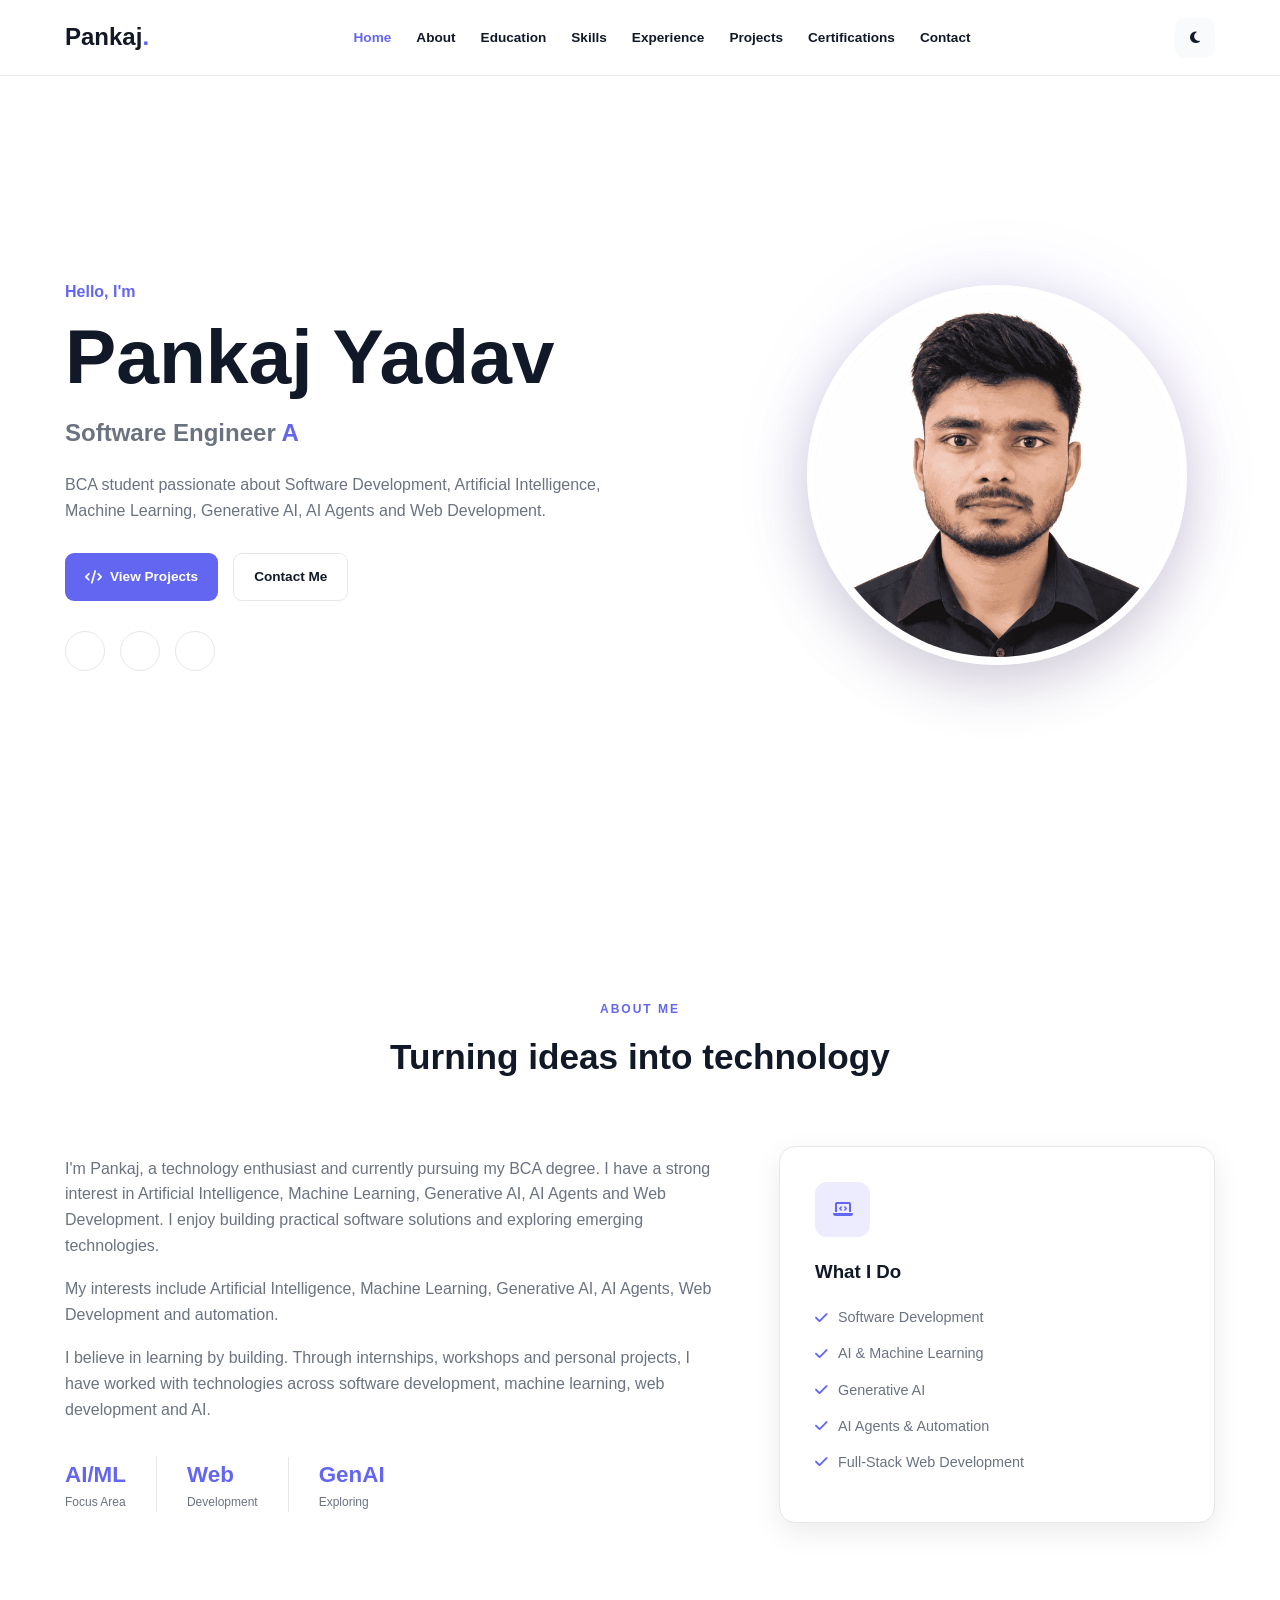
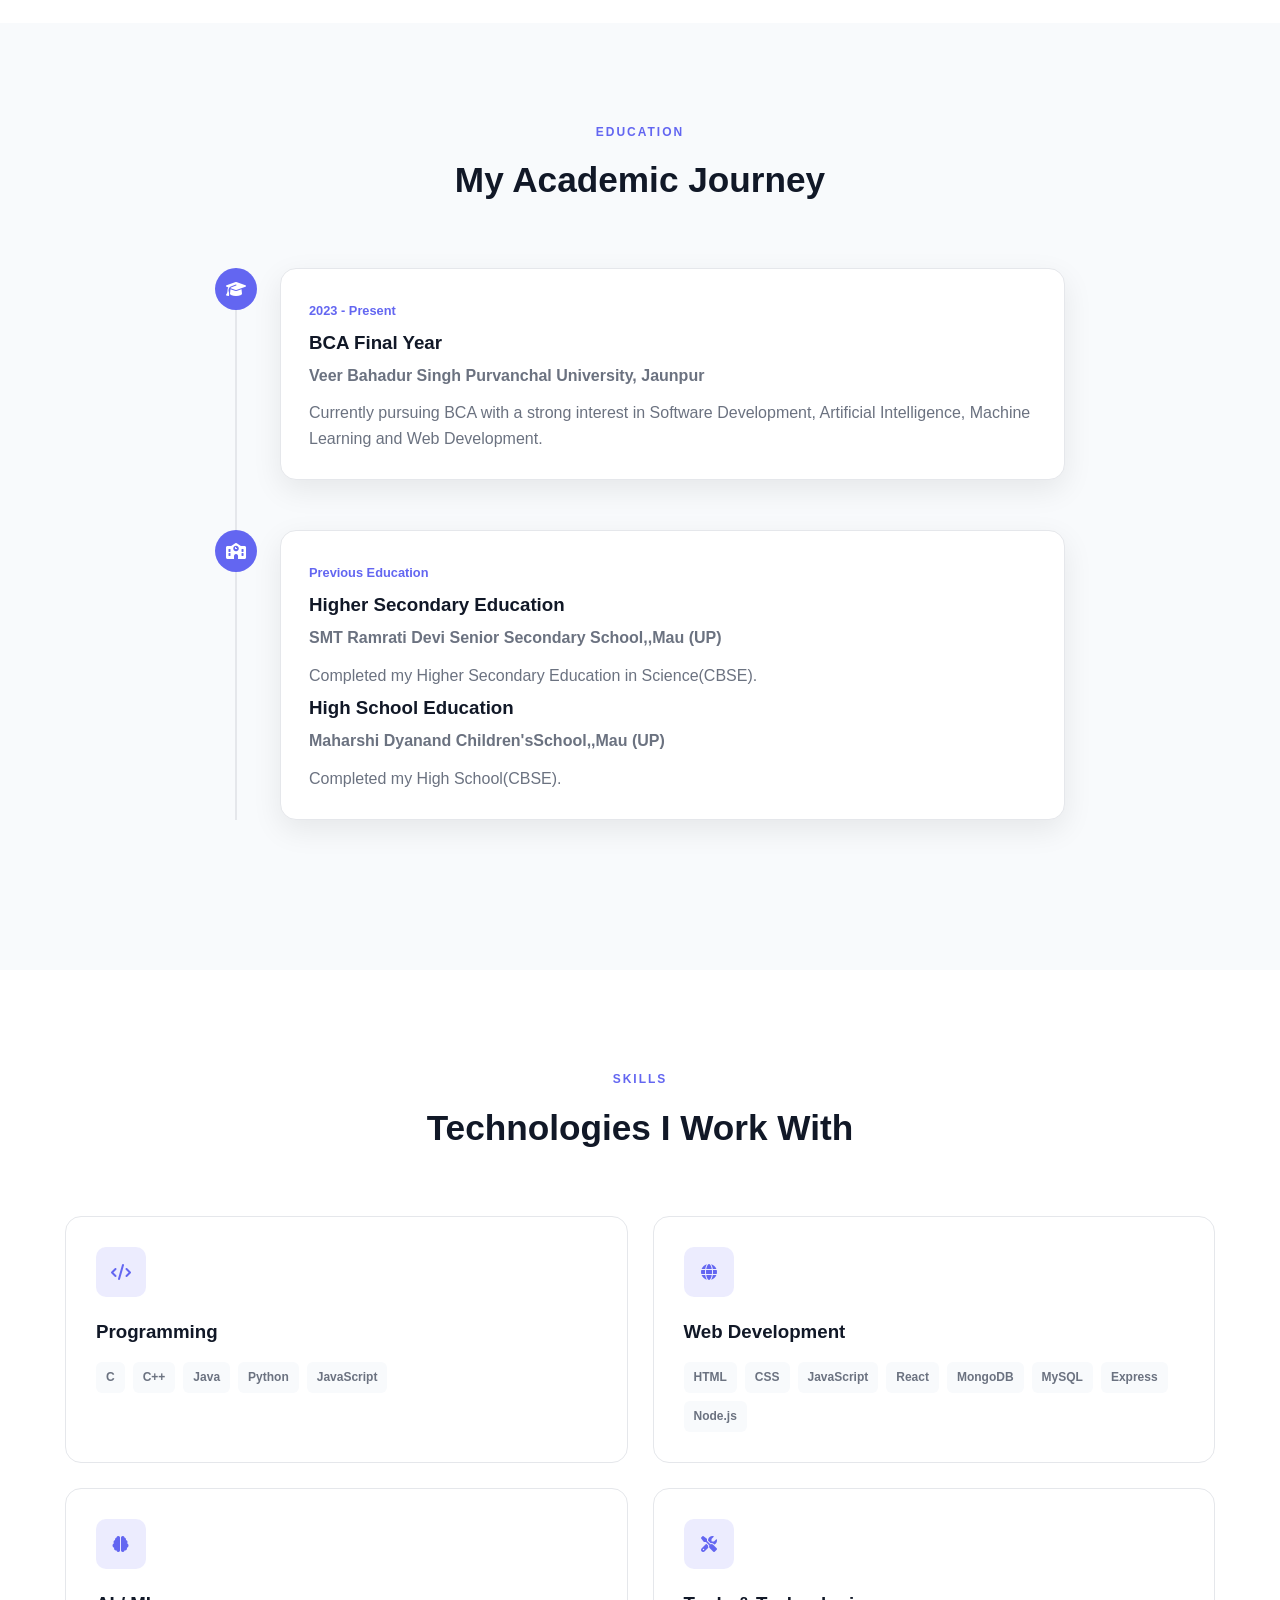
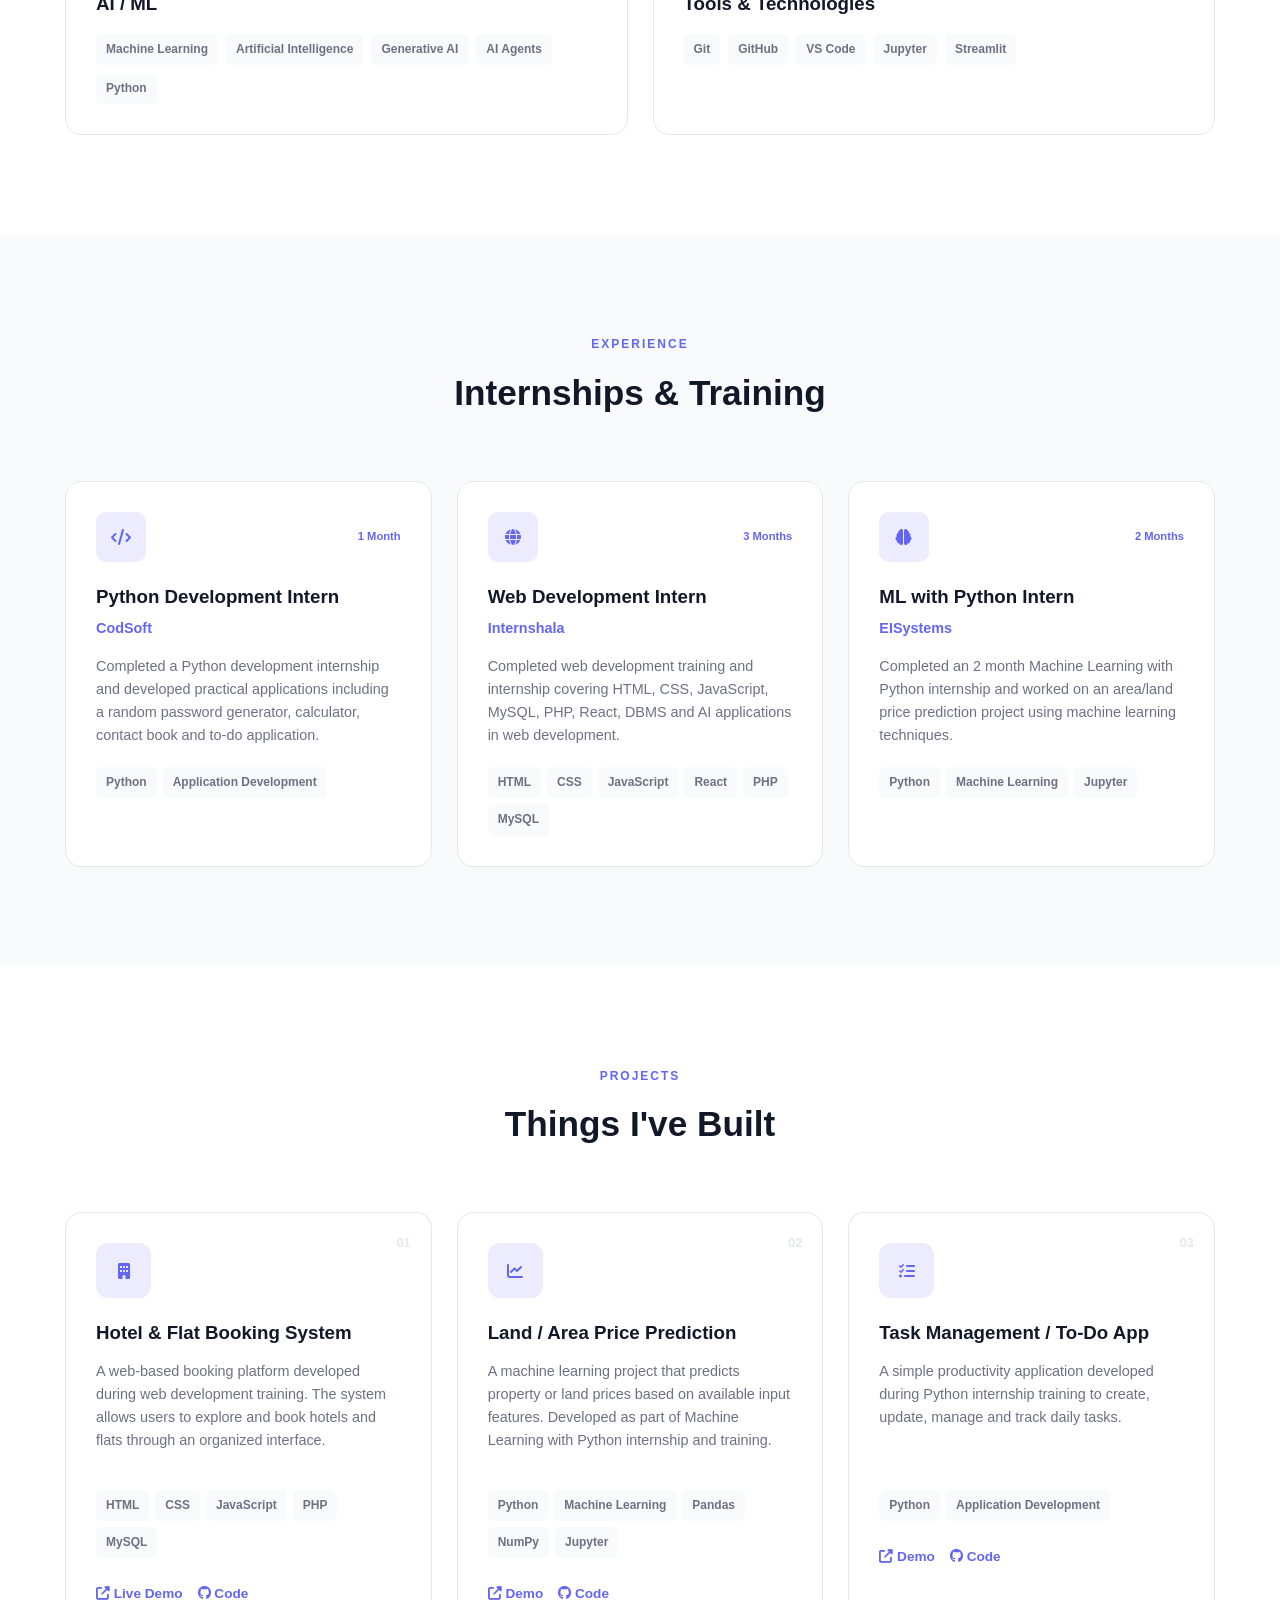
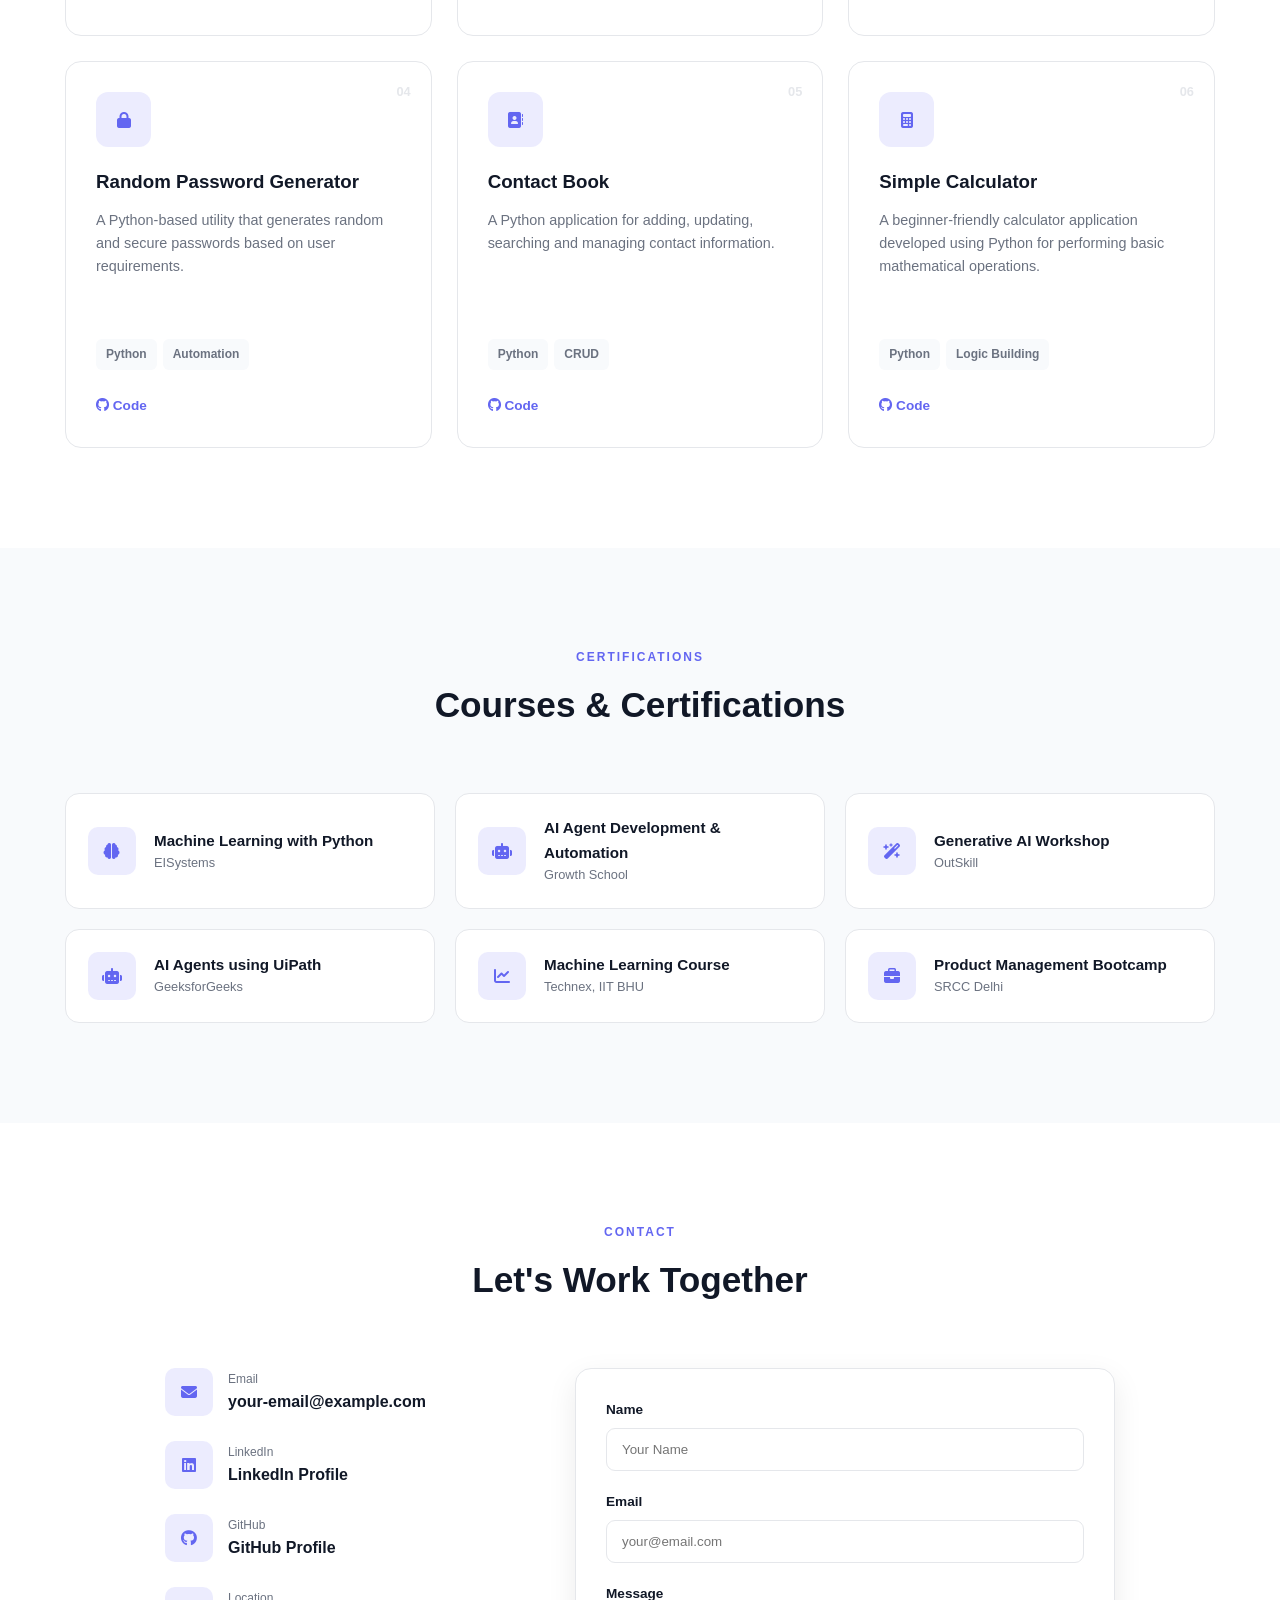
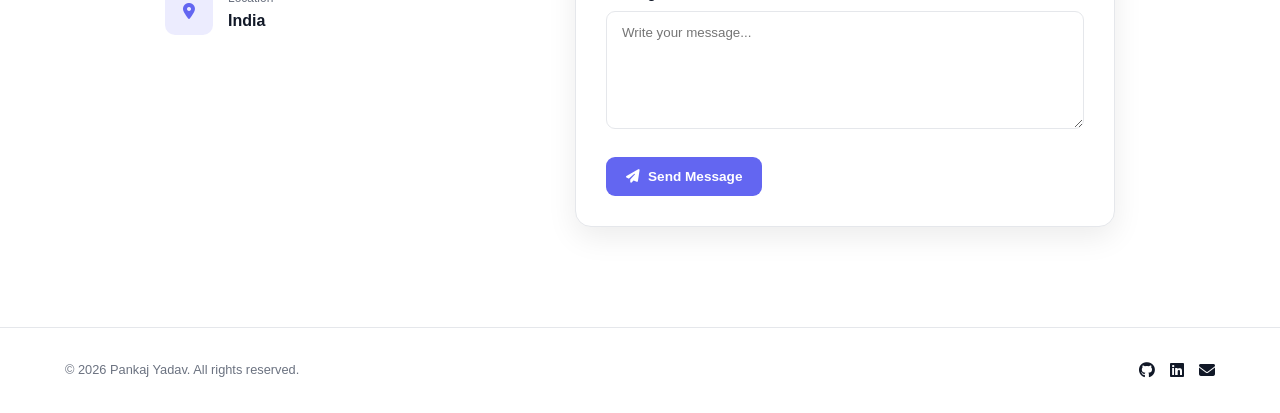
==== portfolio/index.html @ 4b3eafb0 "initial commit TASK 1" ====
<!DOCTYPE html>
<html lang="en">
<head>
    <meta charset="UTF-8">
    <meta name="viewport" content="width=device-width, initial-scale=1.0">

    <meta name="description"
          content="Pankaj - Software Engineer, AI/ML and GenAI enthusiast, and web developer. Explore my projects, skills, education, certifications and experience.">

    <meta name="author" content="Pankaj">

    <title>Pankaj | Software Engineer & AI/ML Developer</title>

    <!-- Icons -->
    <link rel="stylesheet"
          href="https://cdnjs.cloudflare.com/ajax/libs/font-awesome/6.5.2/css/all.min.css">

    <!-- CSS -->
    <link rel="stylesheet" href="style.css">
</head>

<body>

<!-- ================= NAVBAR ================= -->

<header class="navbar">
    <div class="container nav-container">

        <a href="#home" class="logo">
            Pankaj<span>.</span>
        </a>

        <nav id="navMenu">
            <a href="#home">Home</a>
            <a href="#about">About</a>
            <a href="#education">Education</a>
            <a href="#skills">Skills</a>
            <a href="#experience">Experience</a>
            <a href="#projects">Projects</a>
            <a href="#certifications">Certifications</a>
            <a href="#contact">Contact</a>
        </nav>

        <div class="nav-actions">
            <button id="themeToggle" aria-label="Toggle dark mode">
                <i class="fas fa-moon"></i>
            </button>

            <button id="menuToggle" class="menu-toggle" aria-label="Open menu">
                <i class="fas fa-bars"></i>
            </button>
        </div>

    </div>
</header>


<!-- ================= HERO ================= -->

<section id="home" class="hero">

    <div class="container hero-container">

        <div class="hero-content">

            <p class="hero-greeting">
                Hello, I'm
            </p>

            <h1>
                Pankaj Yadav
            </h1>

            <h2>
                Software Engineer
                <span class="typing-text"></span>
            </h2>

            <p class="hero-description">
                BCA student passionate about Software Development,
                Artificial Intelligence, Machine Learning, Generative AI,
                AI Agents and Web Development.
            </p>

            <div class="hero-buttons">

                <a href="#projects" class="btn primary-btn">
                    <i class="fas fa-code"></i>
                    View Projects
                </a>

                <a href="#contact" class="btn secondary-btn">
                    Contact Me
                </a>

            </div>

            <div class="social-links">

                <!-- Replace # with your actual links -->

                <a href="#" target="_blank" aria-label="GitHub">
                    <i class="https://github.com/pankajyadavdev"></i>
                </a>

                <a href="#" target="_blank" aria-label="LinkedIn">
                    <i class="https://www.linkedin.com/in/pankaj-yadav-webdev/
                    "></i>
                </a>

                <a href="mailto:your-email@example.com"
                   aria-label="Email">
                    <i class="pankajyadavdevv@gmail.com"></i>
                </a>

            </div>

        </div>


        <div class="hero-image">

            <div class="image-glow"></div>

            <!-- Replace images/profile.jpg with your photo -->

            <img src="image/aidp.jpeg"
                 alt="Pankaj profile picture">

        </div>

    </div>

</section>


<!-- ================= ABOUT ================= -->

<section id="about" class="section">

    <div class="container">

        <div class="section-heading">
            <p class="section-label">ABOUT ME</p>
            <h2>Turning ideas into technology</h2>
        </div>

        <div class="about-grid">

            <div class="about-text">

                <p>
                    I'm Pankaj, a technology enthusiast and currently pursuing my BCA degree. 
                    I have a strong interest in Artificial Intelligence,
                    Machine Learning, Generative AI, AI Agents and Web Development.
                    I enjoy building practical software solutions and
                    exploring emerging technologies.
                </p>
                <p>
                    My interests include Artificial Intelligence,
                    Machine Learning, Generative AI, AI Agents,
                    Web Development and automation.
                </p>
                <p>
                    I believe in learning by building. Through internships,
                    workshops and personal projects, I have worked with
                    technologies across software development, machine
                    learning, web development and AI.
                </p>
                <div class="about-stats">

                    <div class="stat">
                        <h3>AI/ML</h3>
                        <p>Focus Area</p>
                    </div>

                    <div class="stat">
                        <h3>Web</h3>
                        <p>Development</p>
                    </div>

                    <div class="stat">
                        <h3>GenAI</h3>
                        <p>Exploring</p>
                    </div>

                </div>

            </div>


            <div class="about-card">

                <div class="about-card-icon">
                    <i class="fas fa-laptop-code"></i>
                </div>

                <h3>What I Do</h3>

                <ul>
                    <li>
                        <i class="fas fa-check"></i>
                        Software Development
                    </li>

                    <li>
                        <i class="fas fa-check"></i>
                        AI & Machine Learning
                    </li>

                    <li>
                        <i class="fas fa-check"></i>
                        Generative AI
                    </li>

                    <li>
                        <i class="fas fa-check"></i>
                        AI Agents & Automation
                    </li>

                    <li>
                        <i class="fas fa-check"></i>
                        Full-Stack Web Development
                    </li>
                </ul>

            </div>

        </div>

    </div>

</section>


<!-- ================= EDUCATION ================= -->

<section id="education" class="section section-alt">

    <div class="container">

        <div class="section-heading">
            <p class="section-label">EDUCATION</p>
            <h2>My Academic Journey</h2>
        </div>

        <div class="timeline">

            <div class="timeline-item">

                <div class="timeline-dot">
                    <i class="fas fa-graduation-cap"></i>
                </div>

                <div class="timeline-content">

                    <span class="timeline-date">
                        2023 - Present
                    </span>

                    <h3>BCA Final Year</h3>

                    <h4>
                        <!-- Add your college name -->
                        Veer Bahadur Singh Purvanchal University, Jaunpur
                    </h4>

                    <p>
                        Currently pursuing BCA with a strong interest
                        in Software Development, Artificial Intelligence,
                        Machine Learning and Web Development.
                    </p>

                </div>

            </div>


            <div class="timeline-item">

                <div class="timeline-dot">
                    <i class="fas fa-school"></i>
                </div>

                <div class="timeline-content">

                    <span class="timeline-date">
                        Previous Education
                    </span>

                    <h3>Higher Secondary Education</h3>

                    <h4>SMT Ramrati Devi Senior Secondary School,,Mau (UP)</h4>

                    <p>
                        Completed my Higher Secondary Education in Science(CBSE).
                    </p>
                    <h3>High School Education</h3>

                    <h4>Maharshi Dyanand Children'sSchool,,Mau (UP)</h4>

                    <p>
                        Completed my High School(CBSE).
                    </p>

                
                </div>

            </div>

        </div>

    </div>

</section>


<!-- ================= SKILLS ================= -->

<section id="skills" class="section">

    <div class="container">

        <div class="section-heading">
            <p class="section-label">SKILLS</p>
            <h2>Technologies I Work With</h2>
        </div>


        <div class="skills-grid">

            <!-- Programming -->

            <div class="skill-category">

                <div class="skill-icon">
                    <i class="fas fa-code"></i>
                </div>

                <h3>Programming</h3>

                <div class="skill-tags">
                    <span>C</span>
                    <span>C++</span>
                    <span>Java</span>
                    <span>Python</span>
                    <span>JavaScript</span>
                </div>

            </div>


            <!-- Web Development -->

            <div class="skill-category">

                <div class="skill-icon">
                    <i class="fas fa-globe"></i>
                </div>

                <h3>Web Development</h3>

                <div class="skill-tags">
                    <span>HTML</span>
                    <span>CSS</span>
                    <span>JavaScript</span>
                    <span>React</span>
                    <span>MongoDB</span>
                    <span>MySQL</span>
                    <span>Express</span>
                    <span>Node.js</span>
                </div>

            </div>


            <!-- AI/ML -->

            <div class="skill-category">

                <div class="skill-icon">
                    <i class="fas fa-brain"></i>
                </div>

                <h3>AI / ML</h3>

                <div class="skill-tags">
                    <span>Machine Learning</span>
                    <span>Artificial Intelligence</span>
                    <span>Generative AI</span>
                    <span>AI Agents</span>
                    <span>Python</span>
                </div>

            </div>


            <!-- Tools -->

            <div class="skill-category">

                <div class="skill-icon">
                    <i class="fas fa-tools"></i>
                </div>

                <h3>Tools & Technologies</h3>

                <div class="skill-tags">
                    <span>Git</span>
                    <span>GitHub</span>
                    <span>VS Code</span>
                    <span>Jupyter</span>
                    <span>Streamlit</span>
                </div>

            </div>

        </div>

    </div>

</section>


<!-- ================= EXPERIENCE ================= -->

<section id="experience" class="section section-alt">

    <div class="container">

        <div class="section-heading">
            <p class="section-label">EXPERIENCE</p>
            <h2>Internships & Training</h2>
        </div>


        <div class="experience-grid">

            <!-- CodSoft -->

            <div class="experience-card">

                <div class="experience-top">

                    <div class="experience-icon">
                        <i class="fas fa-code"></i>
                    </div>

                    <span>1 Month</span>

                </div>

                <h3>Python Development Intern</h3>

                <h4>CodSoft</h4>

                <p>
                    Completed a Python development internship and
                    developed practical applications including a
                    random password generator, calculator, contact
                    book and to-do application.
                </p>

                <div class="experience-tags">
                    <span>Python</span>
                    <span>Application Development</span>
                </div>

            </div>


            <!-- Internshala -->

            <div class="experience-card">

                <div class="experience-top">

                    <div class="experience-icon">
                        <i class="fas fa-globe"></i>
                    </div>

                    <span>3 Months</span>

                </div>

                <h3>Web Development Intern</h3>

                <h4>Internshala</h4>

                <p>
                    Completed web development training and internship
                    covering HTML, CSS, JavaScript, MySQL, PHP, React,
                    DBMS and AI applications in web development.
                </p>

                <div class="experience-tags">
                    <span>HTML</span>
                    <span>CSS</span>
                    <span>JavaScript</span>
                    <span>React</span>
                    <span>PHP</span>
                    <span>MySQL</span>
                </div>

            </div>


            <!-- EISystems -->

            <div class="experience-card">

                <div class="experience-top">

                    <div class="experience-icon">
                        <i class="fas fa-brain"></i>
                    </div>

                    <span>2 Months</span>

                </div>

                <h3>ML with Python Intern</h3>

                <h4>EISystems</h4>

                <p>
                    Completed an 2 month Machine Learning with Python
                    internship and worked on an area/land price
                    prediction project using machine learning techniques.
                </p>

                <div class="experience-tags">
                    <span>Python</span>
                    <span>Machine Learning</span>
                    <span>Jupyter</span>
                </div>

            </div>

        </div>

    </div>

</section>


<!-- ================= PROJECTS ================= -->

<section id="projects" class="section">

    <div class="container">

        <div class="section-heading">
            <p class="section-label">PROJECTS</p>
            <h2>Things I've Built</h2>
        </div>


        <div class="projects-grid">

            <!-- Project 1 -->

            <div class="project-card">

                <span class="project-number">01</span>

                <div class="project-icon">
                    <i class="fas fa-building"></i>
                </div>

                <h3>Hotel & Flat Booking System</h3>

                <p>
                    A web-based booking platform developed during
                    web development training. The system allows users
                    to explore and book hotels and flats through an
                    organized interface.
                </p>

                <div class="project-tech">
                    <span>HTML</span>
                    <span>CSS</span>
                    <span>JavaScript</span>
                    <span>PHP</span>
                    <span>MySQL</span>
                </div>

                <div class="project-links">
                    <a href="#" target="_blank">
                        <i class="fas fa-external-link-alt"></i>
                        Live Demo
                    </a>

                    <a href="#" target="_blank">
                        <i class="fab fa-github"></i>
                        Code
                    </a>
                </div>

            </div>


            <!-- Project 2 -->

            <div class="project-card">

                <span class="project-number">02</span>

                <div class="project-icon">
                    <i class="fas fa-chart-line"></i>
                </div>

                <h3>Land / Area Price Prediction</h3>

                <p>
                    A machine learning project that predicts property
                    or land prices based on available input features.
                    Developed as part of Machine Learning with Python
                    internship and training.
                </p>

                <div class="project-tech">
                    <span>Python</span>
                    <span>Machine Learning</span>
                    <span>Pandas</span>
                    <span>NumPy</span>
                    <span>Jupyter</span>
                </div>

                <div class="project-links">
                    <a href="#" target="_blank">
                        <i class="fas fa-external-link-alt"></i>
                        Demo
                    </a>

                    <a href="#" target="_blank">
                        <i class="fab fa-github"></i>
                        Code
                    </a>
                </div>

            </div>


            <!-- Project 3 -->

            <div class="project-card">

                <span class="project-number">03</span>

                <div class="project-icon">
                    <i class="fas fa-list-check"></i>
                </div>

                <h3>Task Management / To-Do App</h3>

                <p>
                    A simple productivity application developed during
                    Python internship training to create, update,
                    manage and track daily tasks.
                </p>

                <div class="project-tech">
                    <span>Python</span>
                    <span>Application Development</span>
                </div>

                <div class="project-links">
                    <a href="#" target="_blank">
                        <i class="fas fa-external-link-alt"></i>
                        Demo
                    </a>

                    <a href="#" target="_blank">
                        <i class="fab fa-github"></i>
                        Code
                    </a>
                </div>

            </div>


            <!-- Project 4 -->

            <div class="project-card">

                <span class="project-number">04</span>

                <div class="project-icon">
                    <i class="fas fa-lock"></i>
                </div>

                <h3>Random Password Generator</h3>

                <p>
                    A Python-based utility that generates random and
                    secure passwords based on user requirements.
                </p>

                <div class="project-tech">
                    <span>Python</span>
                    <span>Automation</span>
                </div>

                <div class="project-links">
                    <a href="#" target="_blank">
                        <i class="fab fa-github"></i>
                        Code
                    </a>
                </div>

            </div>


            <!-- Project 5 -->

            <div class="project-card">

                <span class="project-number">05</span>

                <div class="project-icon">
                    <i class="fas fa-address-book"></i>
                </div>

                <h3>Contact Book</h3>

                <p>
                    A Python application for adding, updating,
                    searching and managing contact information.
                </p>

                <div class="project-tech">
                    <span>Python</span>
                    <span>CRUD</span>
                </div>

                <div class="project-links">
                    <a href="#" target="_blank">
                        <i class="fab fa-github"></i>
                        Code
                    </a>
                </div>

            </div>


            <!-- Project 6 -->

            <div class="project-card">

                <span class="project-number">06</span>

                <div class="project-icon">
                    <i class="fas fa-calculator"></i>
                </div>

                <h3>Simple Calculator</h3>

                <p>
                    A beginner-friendly calculator application
                    developed using Python for performing basic
                    mathematical operations.
                </p>

                <div class="project-tech">
                    <span>Python</span>
                    <span>Logic Building</span>
                </div>

                <div class="project-links">
                    <a href="#" target="_blank">
                        <i class="fab fa-github"></i>
                        Code
                    </a>
                </div>

            </div>

        </div>

    </div>

</section>


<!-- ================= CERTIFICATIONS ================= -->

<section id="certifications" class="section section-alt">

    <div class="container">

        <div class="section-heading">
            <p class="section-label">CERTIFICATIONS</p>
            <h2>Courses & Certifications</h2>
        </div>


        <div class="certifications-grid">

            <div class="certificate-card">

                <div class="certificate-icon">
                    <i class="fas fa-brain"></i>
                </div>

                <div>
                    <h3>Machine Learning with Python</h3>
                    <p>EISystems</p>
                </div>

            </div>


            <div class="certificate-card">

                <div class="certificate-icon">
                    <i class="fas fa-robot"></i>
                </div>

                <div>
                    <h3>AI Agent Development & Automation</h3>
                    <p>Growth School</p>
                </div>

            </div>


            <div class="certificate-card">

                <div class="certificate-icon">
                    <i class="fas fa-wand-magic-sparkles"></i>
                </div>

                <div>
                    <h3>Generative AI Workshop</h3>
                    <p>OutSkill</p>
                </div>

            </div>


            <div class="certificate-card">

                <div class="certificate-icon">
                    <i class="fas fa-robot"></i>
                </div>

                <div>
                    <h3>AI Agents using UiPath</h3>
                    <p>GeeksforGeeks</p>
                </div>

            </div>


            <div class="certificate-card">

                <div class="certificate-icon">
                    <i class="fas fa-chart-line"></i>
                </div>

                <div>
                    <h3>Machine Learning Course</h3>
                    <p>Technex, IIT BHU</p>
                </div>

            </div>


            <div class="certificate-card">

                <div class="certificate-icon">
                    <i class="fas fa-briefcase"></i>
                </div>

                <div>
                    <h3>Product Management Bootcamp</h3>
                    <p>SRCC Delhi</p>
                </div>

            </div>

        </div>

    </div>

</section>


<!-- ================= CONTACT ================= -->

<section id="contact" class="section">

    <div class="container">

        <div class="section-heading">
            <p class="section-label">CONTACT</p>
            <h2>Let's Work Together</h2>
        </div>


        <div class="contact-grid">

            <div class="contact-info">

                <div class="contact-item">

                    <div class="contact-icon">
                        <i class="fas fa-envelope"></i>
                    </div>

                    <div>
                        <span>Email</span>
                        <a href="mailto:your-email@example.com">
                            your-email@example.com
                        </a>
                    </div>

                </div>


                <div class="contact-item">

                    <div class="contact-icon">
                        <i class="fab fa-linkedin"></i>
                    </div>

                    <div>
                        <span>LinkedIn</span>
                        <a href="#" target="_blank">
                            LinkedIn Profile
                        </a>
                    </div>

                </div>


                <div class="contact-item">

                    <div class="contact-icon">
                        <i class="fab fa-github"></i>
                    </div>

                    <div>
                        <span>GitHub</span>
                        <a href="#" target="_blank">
                            GitHub Profile
                        </a>
                    </div>

                </div>


                <div class="contact-item">

                    <div class="contact-icon">
                        <i class="fas fa-location-dot"></i>
                    </div>

                    <div>
                        <span>Location</span>
                        <p>India</p>
                    </div>

                </div>

            </div>


            <form id="contactForm" class="contact-form">

                <div class="form-group">

                    <label for="name">
                        Name
                    </label>

                    <input
                        type="text"
                        id="name"
                        name="name"
                        placeholder="Your Name"
                        required
                    >

                </div>


                <div class="form-group">

                    <label for="email">
                        Email
                    </label>

                    <input
                        type="email"
                        id="email"
                        name="email"
                        placeholder="your@email.com"
                        required
                    >

                </div>


                <div class="form-group">

                    <label for="message">
                        Message
                    </label>

                    <textarea
                        id="message"
                        name="message"
                        rows="6"
                        placeholder="Write your message..."
                        required
                    ></textarea>

                </div>


                <button
                    type="submit"
                    class="btn primary-btn"
                >
                    <i class="fas fa-paper-plane"></i>
                    Send Message
                </button>

            </form>

        </div>

    </div>

</section>


<!-- ================= FOOTER ================= -->

<footer>

    <div class="container footer-container">

        <p>
            © <span id="year"></span> Pankaj Yadav. All rights reserved.
        </p>

        <div class="footer-socials">

            <a href="#" target="_blank" aria-label="GitHub">
                <i class="fab fa-github"></i>
            </a>

            <a href="#" target="_blank" aria-label="LinkedIn">
                <i class="fab fa-linkedin"></i>
            </a>

            <a href="mailto:your-email@example.com"
               aria-label="Email">
                <i class="fas fa-envelope"></i>
            </a>

        </div>

    </div>

</footer>


<!-- ================= BACK TO TOP ================= -->

<button id="backToTop" aria-label="Back to top">
    <i class="fas fa-arrow-up"></i>
</button>


<!-- ================= JAVASCRIPT ================= -->

<script src="script.js"></script>

</body>
</html>
---- portfolio/style.css ----
/* =====================================================
   PORTFOLIO STYLESHEET
===================================================== */


/* =====================================================
   ROOT VARIABLES
===================================================== */

:root {

    --primary: #6366f1;
    --primary-dark: #4f46e5;

    --background: #ffffff;
    --background-alt: #f8fafc;

    --card: #ffffff;

    --text: #111827;
    --text-light: #6b7280;

    --border: #e5e7eb;

    --shadow:
        0 10px 30px rgba(0, 0, 0, 0.08);

    --shadow-hover:
        0 15px 40px rgba(0, 0, 0, 0.12);

    --radius: 16px;
}


/* =====================================================
   DARK MODE
===================================================== */

body.dark {

    --background: #0f172a;

    --background-alt: #111827;

    --card: #1e293b;

    --text: #f8fafc;

    --text-light: #94a3b8;

    --border: #334155;

    --shadow:
        0 10px 30px rgba(0, 0, 0, 0.25);

    --shadow-hover:
        0 15px 40px rgba(0, 0, 0, 0.35);
}


/* =====================================================
   RESET
===================================================== */

* {

    margin: 0;
    padding: 0;

    box-sizing: border-box;
}


html {

    scroll-behavior: smooth;

}


body {

    font-family:
        "Segoe UI",
        Roboto,
        Helvetica,
        Arial,
        sans-serif;

    background: var(--background);

    color: var(--text);

    line-height: 1.6;

    transition:
        background 0.3s ease,
        color 0.3s ease;
}


img {

    max-width: 100%;

    display: block;
}


a {

    text-decoration: none;

    color: inherit;
}


button,
input,
textarea {

    font-family: inherit;
}


button {

    border: none;

}


ul {

    list-style: none;
}


/* =====================================================
   CONTAINER
===================================================== */

.container {

    width: 90%;

    max-width: 1150px;

    margin: auto;
}


/* =====================================================
   SECTION
===================================================== */

.section {

    padding: 100px 0;

}


.section-alt {

    background: var(--background-alt);

}


.section-heading {

    text-align: center;

    margin-bottom: 60px;
}


.section-label {

    color: var(--primary);

    font-size: 0.75rem;

    font-weight: 800;

    letter-spacing: 2px;

    margin-bottom: 10px;
}


.section-heading h2 {

    font-size: 2.2rem;

}


/* =====================================================
   NAVBAR
===================================================== */

.navbar {

    position: fixed;

    top: 0;

    left: 0;

    width: 100%;

    z-index: 1000;

    background:
        rgba(255, 255, 255, 0.9);

    backdrop-filter: blur(12px);

    border-bottom:
        1px solid var(--border);
}


body.dark .navbar {

    background:
        rgba(15, 23, 42, 0.9);
}


.nav-container {

    height: 75px;

    display: flex;

    align-items: center;

    justify-content: space-between;
}


.logo {

    font-size: 1.5rem;

    font-weight: 800;
}


.logo span {

    color: var(--primary);
}


nav {

    display: flex;

    gap: 25px;

    align-items: center;
}


nav a {

    font-size: 0.85rem;

    font-weight: 600;

    transition:
        color 0.3s ease;
}


nav a:hover {

    color: var(--primary);

}


.nav-actions {

    display: flex;

    align-items: center;

    gap: 12px;
}


#themeToggle {

    width: 40px;

    height: 40px;

    display: grid;

    place-items: center;

    border-radius: 10px;

    background: var(--background-alt);

    color: var(--text);

    cursor: pointer;

    transition:
        all 0.3s ease;
}


#themeToggle:hover {

    color: var(--primary);

}


.menu-toggle {

    display: none;

    width: 40px;

    height: 40px;

    border-radius: 10px;

    background: var(--background-alt);

    color: var(--text);

    cursor: pointer;
}


/* =====================================================
   HERO
===================================================== */

.hero {

    min-height: 100vh;

    padding:
        150px 0
        100px;

    display: flex;

    align-items: center;
}


.hero-container {

    display: grid;

    grid-template-columns:
        1.2fr
        0.8fr;

    align-items: center;

    gap: 60px;
}


.hero-greeting {

    color: var(--primary);

    font-weight: 700;

    margin-bottom: 10px;
}


.hero-content h1 {

    font-size:
        clamp(2.8rem, 6vw, 5rem);

    line-height: 1.1;

    margin-bottom: 15px;
}


.hero-content h2 {

    font-size: 1.5rem;

    color: var(--text-light);

    margin-bottom: 20px;
}


.typing-text {

    color: var(--primary);

}


.hero-description {

    max-width: 600px;

    color: var(--text-light);

    margin-bottom: 30px;
}


.hero-buttons {

    display: flex;

    gap: 15px;

    flex-wrap: wrap;

    margin-bottom: 30px;
}


.btn {

    display: inline-flex;

    align-items: center;

    justify-content: center;

    gap: 8px;

    padding:
        12px
        20px;

    border-radius: 9px;

    font-size: 0.85rem;

    font-weight: 700;

    cursor: pointer;

    transition:
        all 0.3s ease;
}


.primary-btn {

    background: var(--primary);

    color: white;
}


.primary-btn:hover {

    background:
        var(--primary-dark);

    transform:
        translateY(-2px);
}


.secondary-btn {

    border:
        1px solid var(--border);

    background:
        var(--card);

    color: var(--text);
}


.secondary-btn:hover {

    border-color:
        var(--primary);

    color:
        var(--primary);
}


.social-links {

    display: flex;

    gap: 15px;
}


.social-links a {

    width: 40px;

    height: 40px;

    display: grid;

    place-items: center;

    border:
        1px solid var(--border);

    border-radius: 50%;

    transition:
        all 0.3s ease;
}


.social-links a:hover {

    color: var(--primary);

    border-color:
        var(--primary);

    transform:
        translateY(-3px);
}


.hero-image {

    position: relative;

    max-width: 380px;

    margin: auto;
}


.hero-image img {

    width: 100%;

    aspect-ratio: 1;

    object-fit: cover;

    border-radius: 50%;

    border:
        8px solid var(--card);

    box-shadow:
        0 20px 60px
        rgba(0, 0, 0, 0.15);

    position: relative;

    z-index: 2;
}


.image-glow {

    position: absolute;

    width: 90%;

    height: 90%;

    top: 5%;

    left: 5%;

    border-radius: 50%;

    background:
        linear-gradient(
            135deg,
            var(--primary),
            #a855f7
        );

    filter: blur(45px);

    opacity: 0.25;
}


/* =====================================================
   ABOUT
===================================================== */

.about-grid {

    display: grid;

    grid-template-columns:
        1.2fr
        0.8fr;

    gap: 60px;

    align-items: center;
}


.about-text p {

    color: var(--text-light);

    margin-bottom: 18px;
}


.about-stats {

    display: flex;

    gap: 0;

    margin-top: 35px;
}


.stat {

    padding:
        0 30px;

    border-right:
        1px solid var(--border);

}


.stat:first-child {

    padding-left: 0;
}


.stat:last-child {

    border-right: none;
}


.stat h3 {

    color: var(--primary);

    font-size: 1.4rem;
}


.stat p {

    font-size: 0.75rem;

    margin: 0;
}


.about-card {

    background: var(--card);

    border:
        1px solid var(--border);

    padding: 35px;

    border-radius:
        var(--radius);

    box-shadow:
        var(--shadow);
}


.about-card-icon {

    width: 55px;

    height: 55px;

    display: grid;

    place-items: center;

    border-radius: 12px;

    background:
        rgba(99, 102, 241, 0.12);

    color: var(--primary);

    margin-bottom: 20px;
}


.about-card h3 {

    margin-bottom: 20px;
}


.about-card li {

    display: flex;

    align-items: center;

    gap: 10px;

    margin-bottom: 13px;

    color: var(--text-light);

    font-size: 0.9rem;
}


.about-card li i {

    color: var(--primary);
}


/* =====================================================
   TIMELINE
===================================================== */

.timeline {

    max-width: 850px;

    margin: auto;

    position: relative;
}


.timeline::before {

    content: "";

    position: absolute;

    left: 20px;

    top: 0;

    bottom: 0;

    width: 2px;

    background: var(--border);
}


.timeline-item {

    position: relative;

    padding-left: 65px;

    margin-bottom: 50px;
}


.timeline-dot {

    position: absolute;

    left: 0;

    width: 42px;

    height: 42px;

    border-radius: 50%;

    display: grid;

    place-items: center;

    background: var(--primary);

    color: white;

    z-index: 1;
}


.timeline-content {

    background: var(--card);

    border:
        1px solid var(--border);

    padding: 28px;

    border-radius:
        var(--radius);

    box-shadow:
        var(--shadow);
}


.timeline-date {

    color: var(--primary);

    font-size: 0.8rem;

    font-weight: 700;
}


.timeline-content h3 {

    margin-top: 5px;
}


.timeline-content h4 {

    color: var(--text-light);

    margin:
        5px 0 12px;
}


.timeline-content p {

    color: var(--text-light);
}


/* =====================================================
   SKILLS
===================================================== */

.skills-grid {

    display: grid;

    grid-template-columns:
        repeat(2, 1fr);

    gap: 25px;
}


.skill-category {

    padding: 30px;

    background: var(--card);

    border:
        1px solid var(--border);

    border-radius:
        var(--radius);

    transition:
        transform 0.3s ease;
}


.skill-category:hover {

    transform:
        translateY(-5px);

    box-shadow:
        var(--shadow-hover);
}


.skill-icon {

    width: 50px;

    height: 50px;

    display: grid;

    place-items: center;

    background:
        rgba(99, 102, 241, 0.12);

    color: var(--primary);

    border-radius: 10px;

    margin-bottom: 20px;
}


.skill-tags {

    display: flex;

    flex-wrap: wrap;

    gap: 8px;

    margin-top: 15px;
}


.skill-tags span,
.project-tech span,
.experience-tags span {

    padding:
        6px 10px;

    border-radius: 6px;

    background:
        var(--background-alt);

    color: var(--text-light);

    font-size: 0.75rem;

    font-weight: 600;
}


/* =====================================================
   EXPERIENCE
===================================================== */

.experience-grid {

    display: grid;

    grid-template-columns:
        repeat(3, 1fr);

    gap: 25px;
}


.experience-card {

    background: var(--card);

    border:
        1px solid var(--border);

    padding: 30px;

    border-radius:
        var(--radius);

    transition:
        all 0.3s ease;
}


.experience-card:hover {

    transform:
        translateY(-6px);

    box-shadow:
        var(--shadow-hover);
}


.experience-top {

    display: flex;

    align-items: center;

    justify-content: space-between;

    margin-bottom: 20px;
}


.experience-top > span {

    font-size: 0.7rem;

    color: var(--primary);

    font-weight: 700;
}


.experience-icon {

    width: 50px;

    height: 50px;

    display: grid;

    place-items: center;

    background:
        rgba(99, 102, 241, 0.12);

    color: var(--primary);

    border-radius: 10px;
}


.experience-card h4 {

    color: var(--primary);

    font-size: 0.9rem;

    margin:
        5px 0 15px;
}


.experience-card p {

    color: var(--text-light);

    font-size: 0.9rem;
}


.experience-tags {

    display: flex;

    flex-wrap: wrap;

    gap: 6px;

    margin-top: 20px;
}


/* =====================================================
   PROJECTS
===================================================== */

.projects-grid {

    display: grid;

    grid-template-columns:
        repeat(3, 1fr);

    gap: 25px;
}


.project-card {

    position: relative;

    background: var(--card);

    border:
        1px solid var(--border);

    border-radius:
        var(--radius);

    padding: 30px;

    overflow: hidden;

    transition:
        all 0.3s ease;
}


.project-card:hover {

    transform:
        translateY(-7px);

    box-shadow:
        var(--shadow-hover);
}


.project-number {

    position: absolute;

    top: 20px;

    right: 20px;

    font-size: 0.8rem;

    font-weight: 800;

    color: var(--border);
}


.project-icon {

    width: 55px;

    height: 55px;

    display: grid;

    place-items: center;

    border-radius: 12px;

    background:
        rgba(99, 102, 241, 0.12);

    color: var(--primary);

    margin-bottom: 20px;
}


.project-card h3 {

    margin-bottom: 12px;
}


.project-card p {

    color: var(--text-light);

    font-size: 0.9rem;

    min-height: 110px;
}


.project-tech {

    display: flex;

    flex-wrap: wrap;

    gap: 6px;

    margin-top: 20px;
}


.project-links {

    margin-top: 25px;

    display: flex;

    gap: 15px;
}


.project-links a {

    color: var(--primary);

    font-size: 0.85rem;

    font-weight: 700;
}


/* =====================================================
   CERTIFICATIONS
===================================================== */

.certifications-grid {

    display: grid;

    grid-template-columns:
        repeat(3, 1fr);

    gap: 20px;
}


.certificate-card {

    display: flex;

    align-items: center;

    gap: 18px;

    background: var(--card);

    border:
        1px solid var(--border);

    padding: 22px;

    border-radius: 14px;

    transition:
        all 0.3s ease;
}


.certificate-card:hover {

    transform:
        translateY(-4px);

    box-shadow:
        var(--shadow);
}


.certificate-icon {

    min-width: 48px;

    height: 48px;

    display: grid;

    place-items: center;

    border-radius: 10px;

    background:
        rgba(99, 102, 241, 0.12);

    color: var(--primary);
}


.certificate-card h3 {

    font-size: 0.95rem;
}


.certificate-card p {

    color: var(--text-light);

    font-size: 0.8rem;
}


/* =====================================================
   CONTACT
===================================================== */

.contact-grid {

    display: grid;

    grid-template-columns:
        0.8fr
        1.2fr;

    gap: 50px;

    max-width: 950px;

    margin: auto;
}


.contact-info {

    display: flex;

    flex-direction: column;

    gap: 25px;
}


.contact-item {

    display: flex;

    align-items: center;

    gap: 15px;
}


.contact-icon {

    min-width: 48px;

    height: 48px;

    display: grid;

    place-items: center;

    border-radius: 10px;

    background:
        rgba(99, 102, 241, 0.12);

    color: var(--primary);
}


.contact-item span {

    display: block;

    color: var(--text-light);

    font-size: 0.75rem;
}


.contact-item a,
.contact-item p {

    font-weight: 600;

    margin: 0;
}


.contact-item a:hover {

    color: var(--primary);
}


.contact-form {

    background: var(--card);

    border:
        1px solid var(--border);

    padding: 30px;

    border-radius:
        var(--radius);

    box-shadow:
        var(--shadow);
}


.form-group {

    margin-bottom: 20px;
}


.form-group label {

    display: block;

    margin-bottom: 7px;

    font-size: 0.85rem;

    font-weight: 600;
}


.form-group input,
.form-group textarea {

    width: 100%;

    padding:
        13px 15px;

    border-radius: 9px;

    border:
        1px solid var(--border);

    background: var(--background);

    color: var(--text);

    outline: none;

    resize: vertical;
}


.form-group input:focus,
.form-group textarea:focus {

    border-color:
        var(--primary);
}


/* =====================================================
   FOOTER
===================================================== */

footer {

    padding: 30px 0;

    border-top:
        1px solid var(--border);
}


.footer-container {

    display: flex;

    align-items: center;

    justify-content: space-between;
}


.footer-container p {

    color: var(--text-light);

    font-size: 0.8rem;
}


.footer-socials {

    display: flex;

    gap: 15px;
}


.footer-socials a:hover {

    color: var(--primary);
}


/* =====================================================
   BACK TO TOP
===================================================== */

#backToTop {

    position: fixed;

    right: 25px;

    bottom: 25px;

    width: 45px;

    height: 45px;

    border: none;

    border-radius: 10px;

    background: var(--primary);

    color: white;

    cursor: pointer;

    opacity: 0;

    visibility: hidden;

    transition:
        all 0.3s ease;
}


#backToTop.show {

    opacity: 1;

    visibility: visible;
}


/* =====================================================
   RESPONSIVE
===================================================== */

@media (max-width: 1000px) {

    nav {

        gap: 14px;
    }


    .projects-grid {

        grid-template-columns:
            repeat(2, 1fr);
    }


    .experience-grid {

        grid-template-columns:
            repeat(2, 1fr);
    }


    .certifications-grid {

        grid-template-columns:
            repeat(2, 1fr);
    }

}


@media (max-width: 800px) {

    .menu-toggle {

        display: block;
    }


    nav {

        position: absolute;

        top: 75px;

        left: 0;

        width: 100%;

        padding: 20px;

        background: var(--card);

        border-bottom:
            1px solid var(--border);

        display: none;

        flex-direction: column;

        align-items: flex-start;
    }


    nav.active {

        display: flex;
    }


    .hero-container,
    .about-grid,
    .contact-grid {

        grid-template-columns: 1fr;
    }


    .hero {

        padding:
            130px 0 80px;
    }


    .hero-content {

        text-align: center;
    }


    .hero-description {

        margin-left: auto;

        margin-right: auto;
    }


    .hero-buttons,
    .social-links {

        justify-content: center;
    }


    .hero-image {

        max-width: 280px;

        order: -1;
    }


    .skills-grid {

        grid-template-columns: 1fr;
    }


    .experience-grid,
    .projects-grid,
    .certifications-grid {

        grid-template-columns: 1fr;
    }

}


@media (max-width: 500px) {

    .section {

        padding: 70px 0;
    }


    .about-stats {

        flex-wrap: wrap;
    }


    .stat {

        border: none;
    }


    .footer-container {

        flex-direction: column;

        gap: 15px;
    }

}
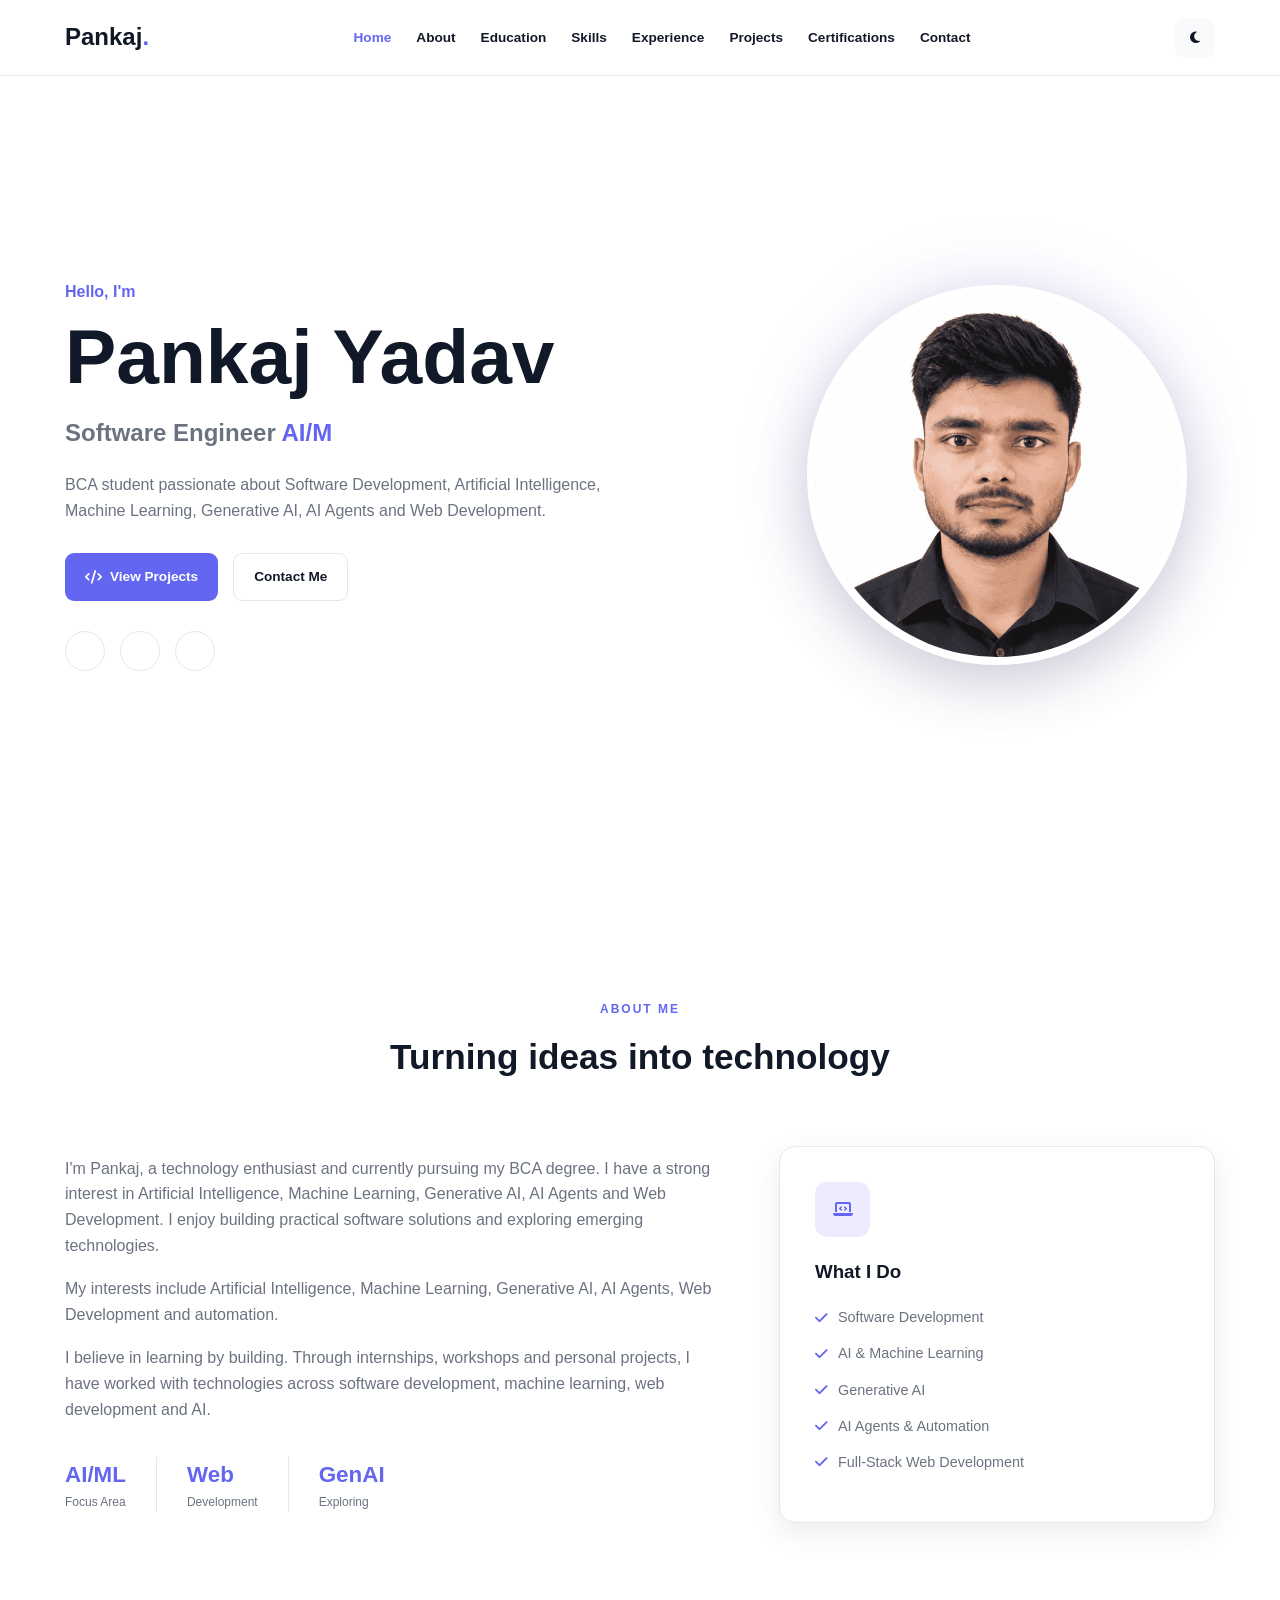
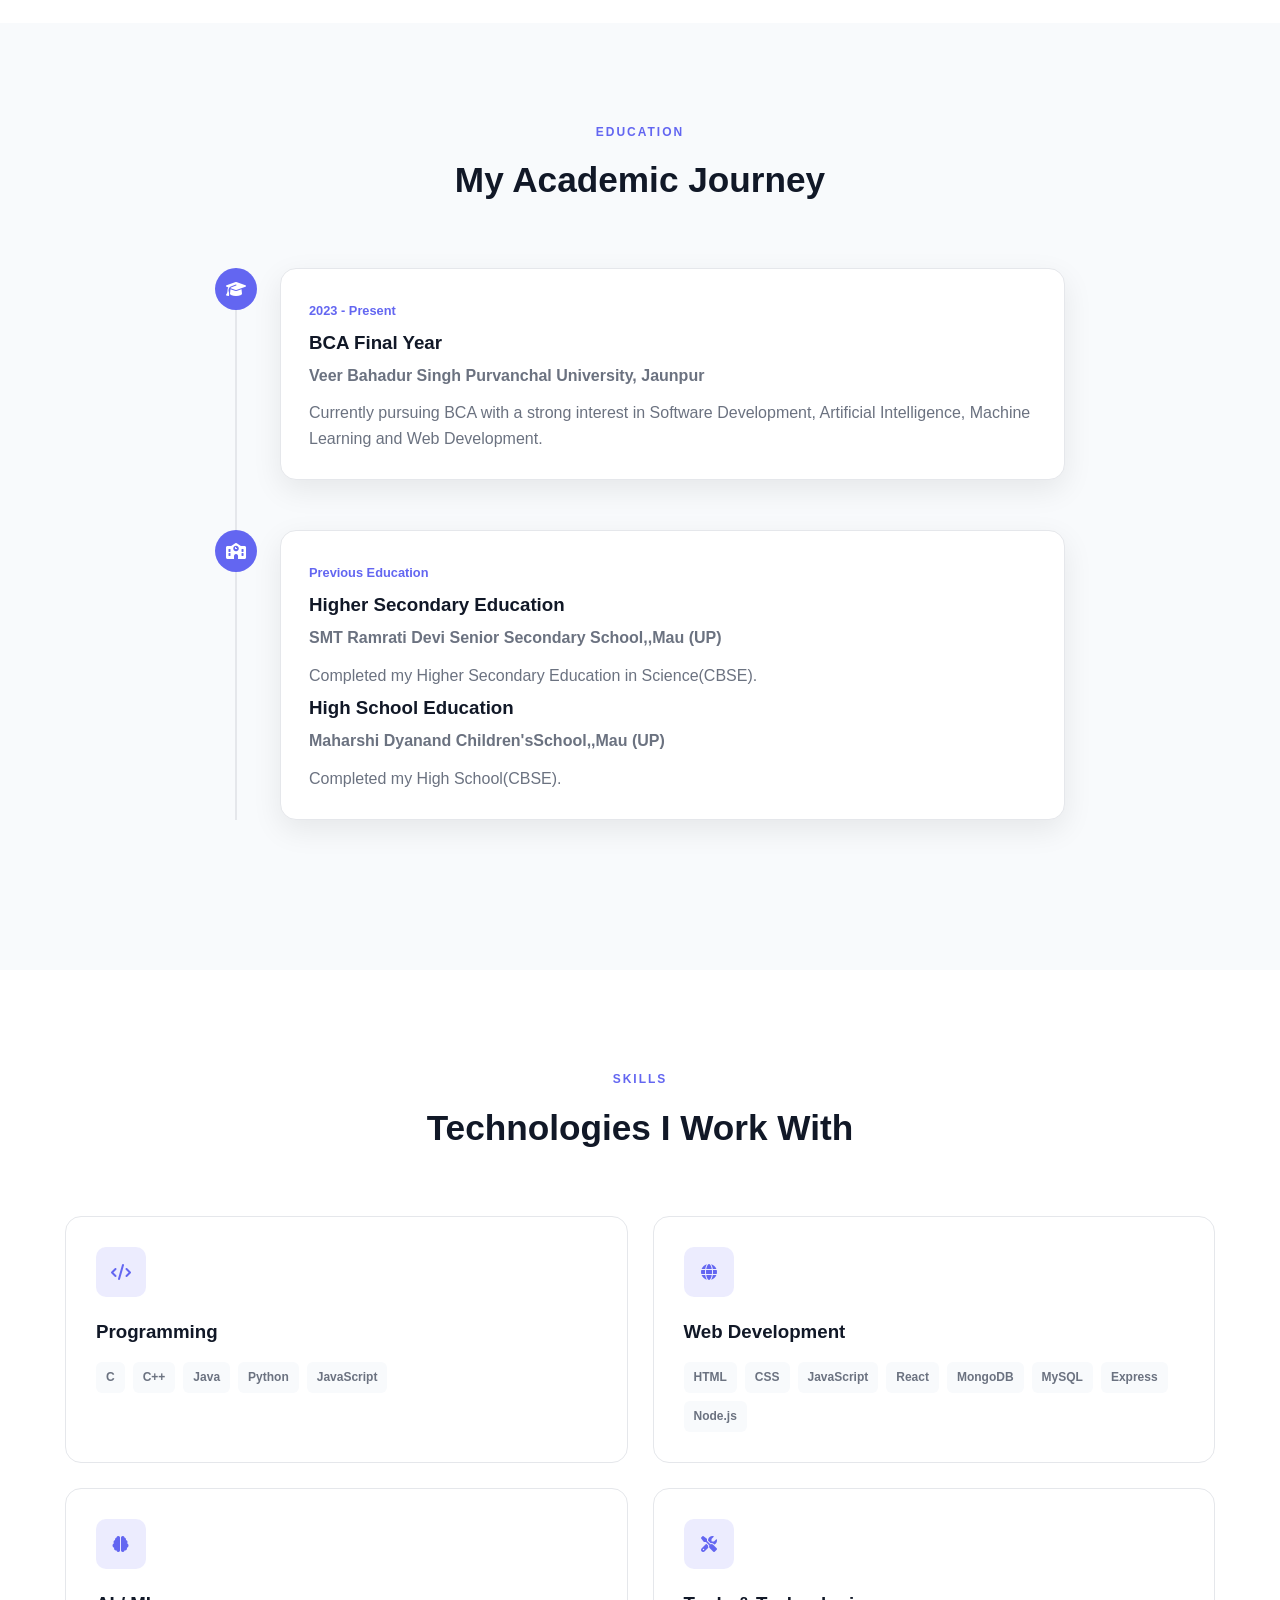
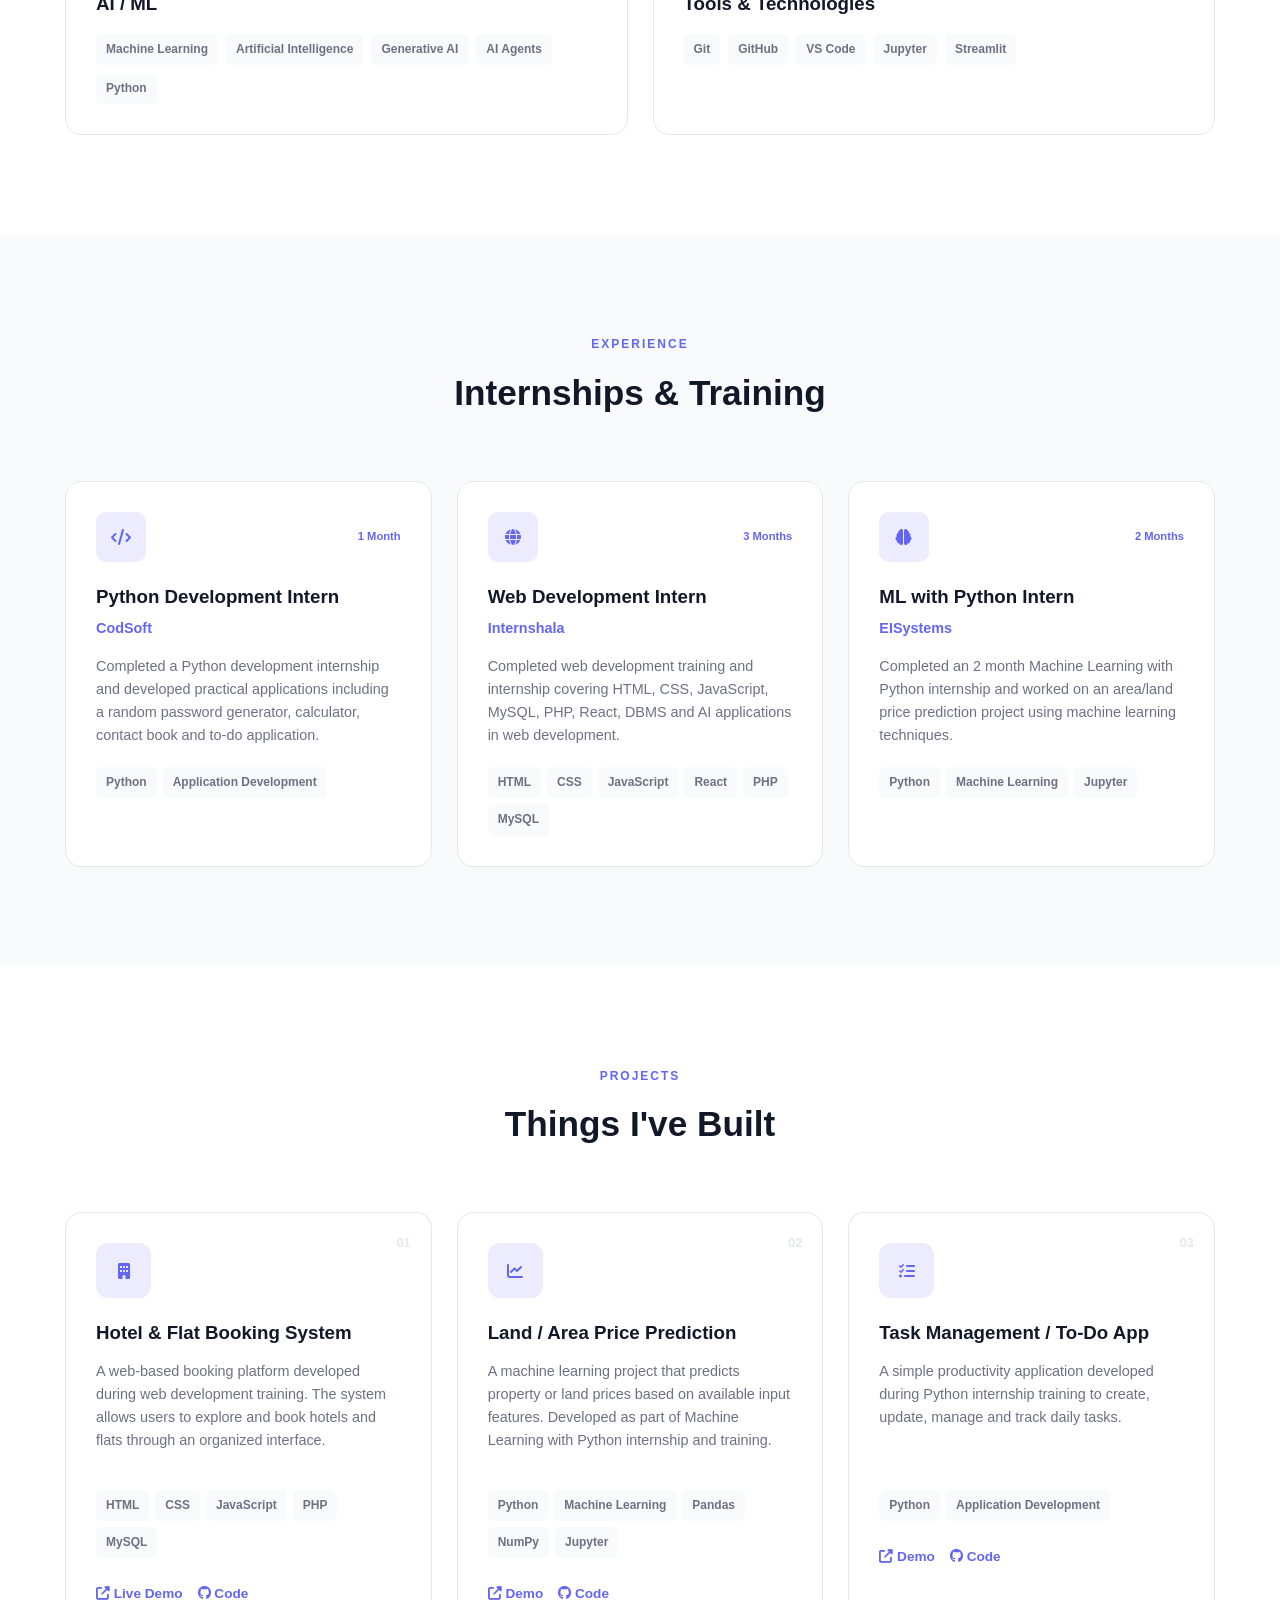
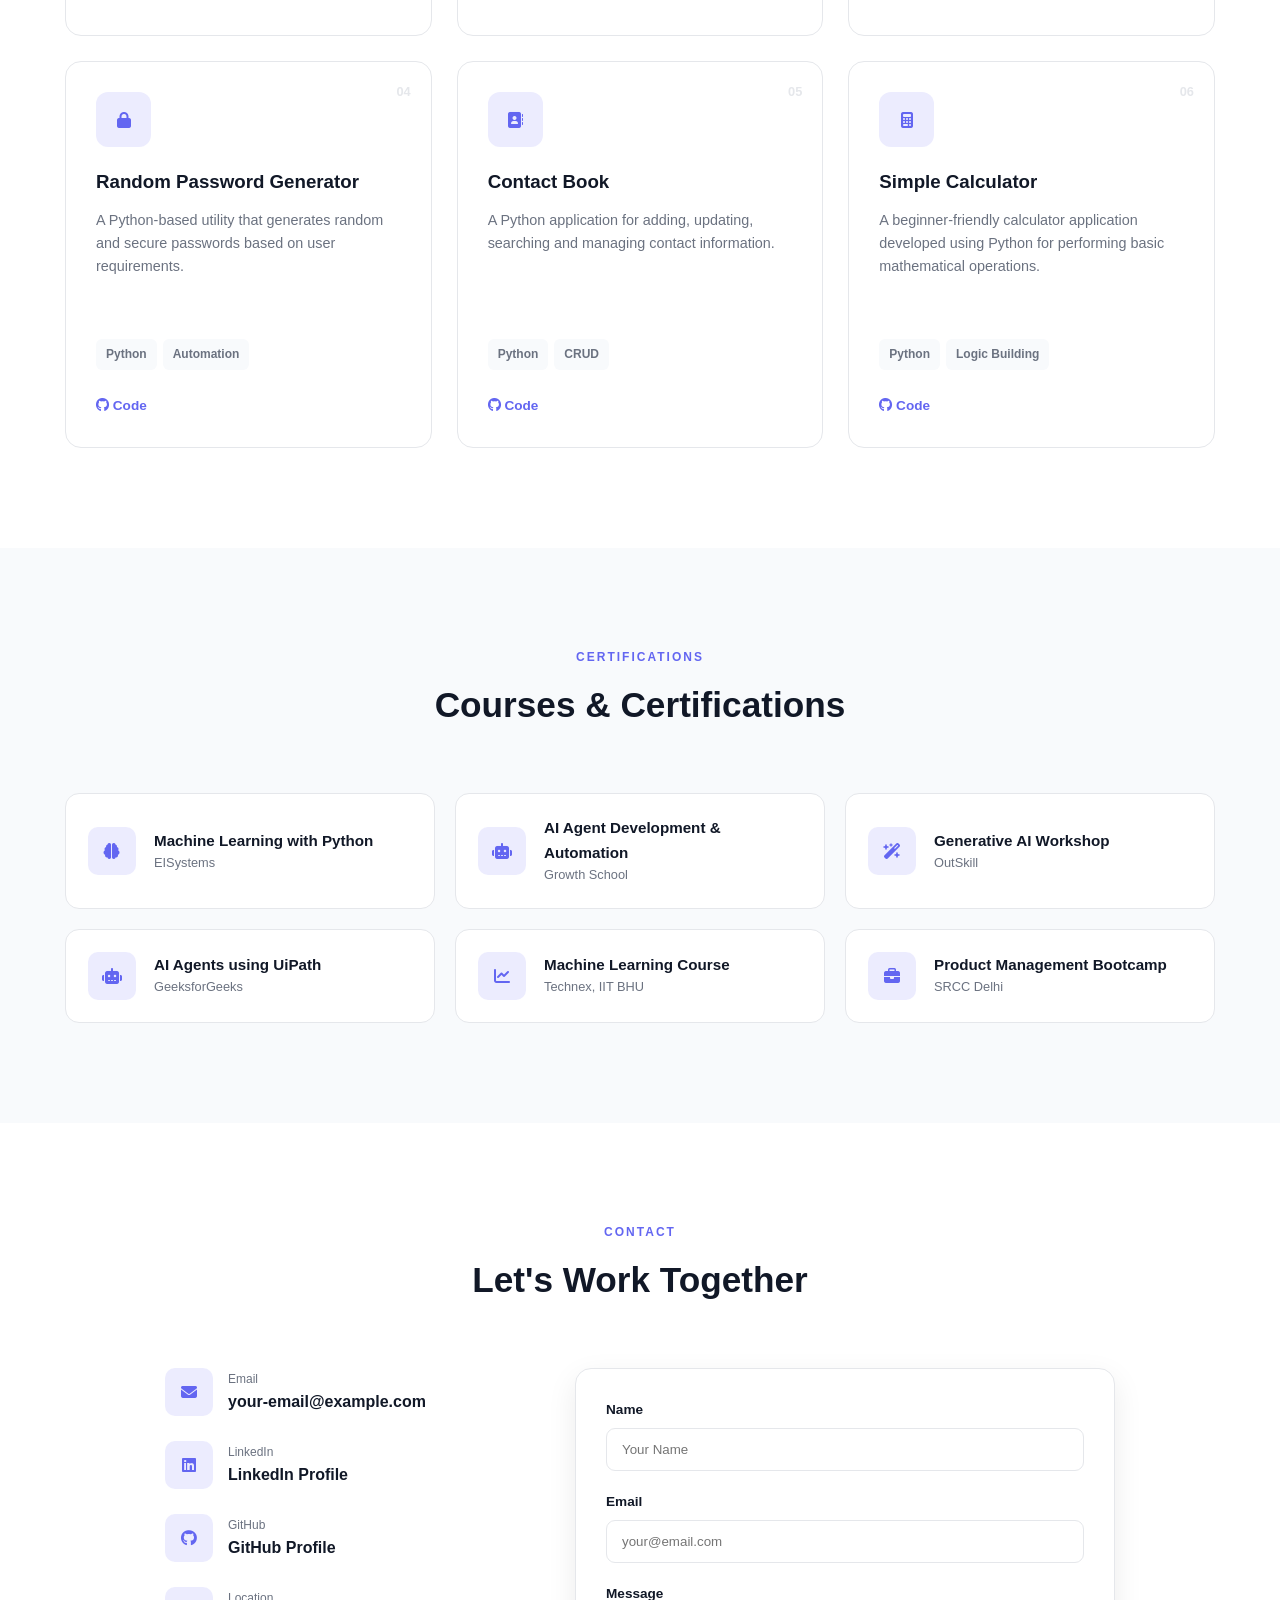
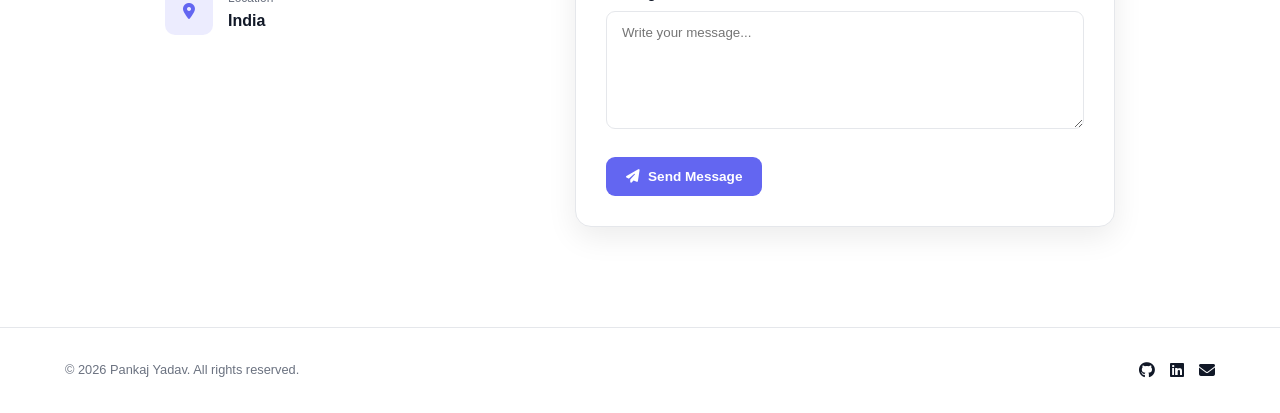
==== commit 80340cd8: "Update print statement from 'Hello' to 'Goodbye'" ====
--- a/portfolio/index.html
+++ b/portfolio/index.html
@@ -108,7 +108,7 @@
                     "></i>
                 </a>
 
-                <a href="mailto:your-email@example.com"
+                <a href="mailto:pankajyadavdev@gmail.com"
                    aria-label="Email">
                     <i class="pankajyadavdevv@gmail.com"></i>
                 </a>
@@ -1081,4 +1081,4 @@
 <script src="script.js"></script>
 
 </body>
-</html>+</html>
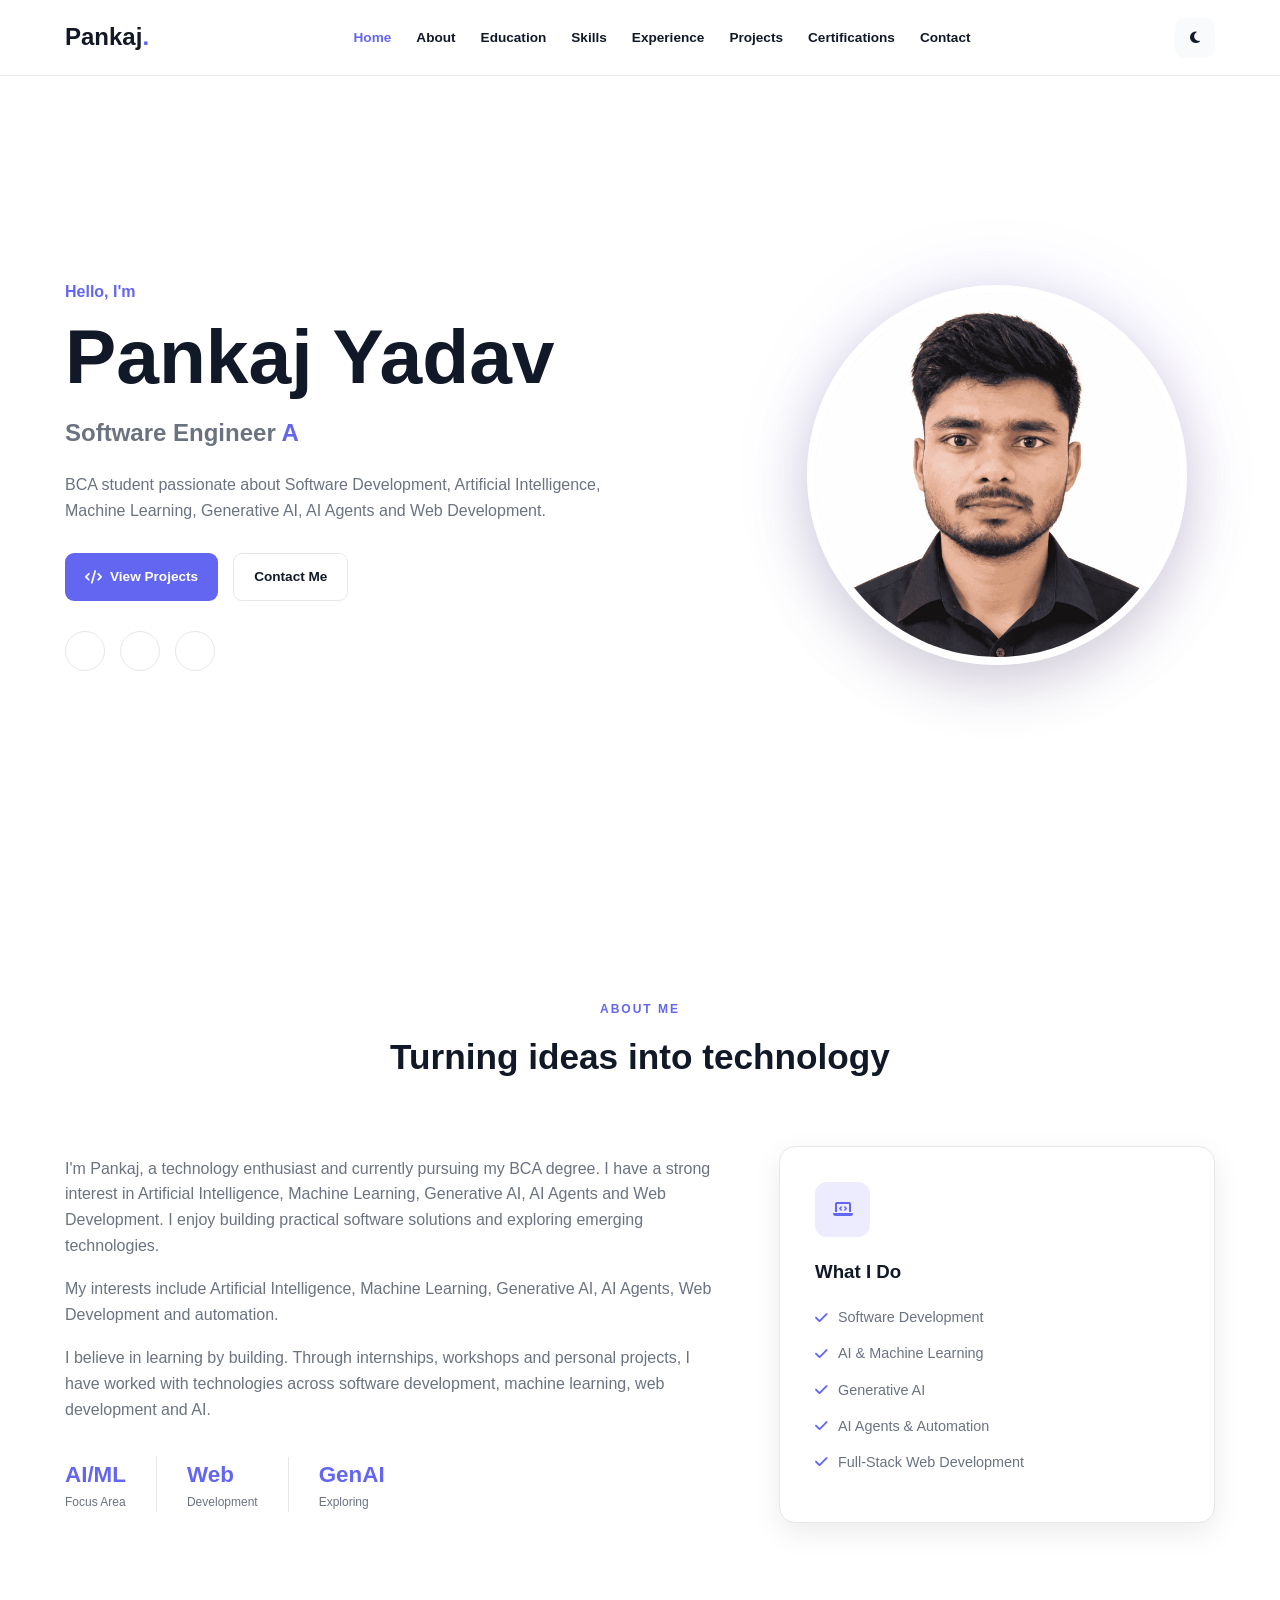
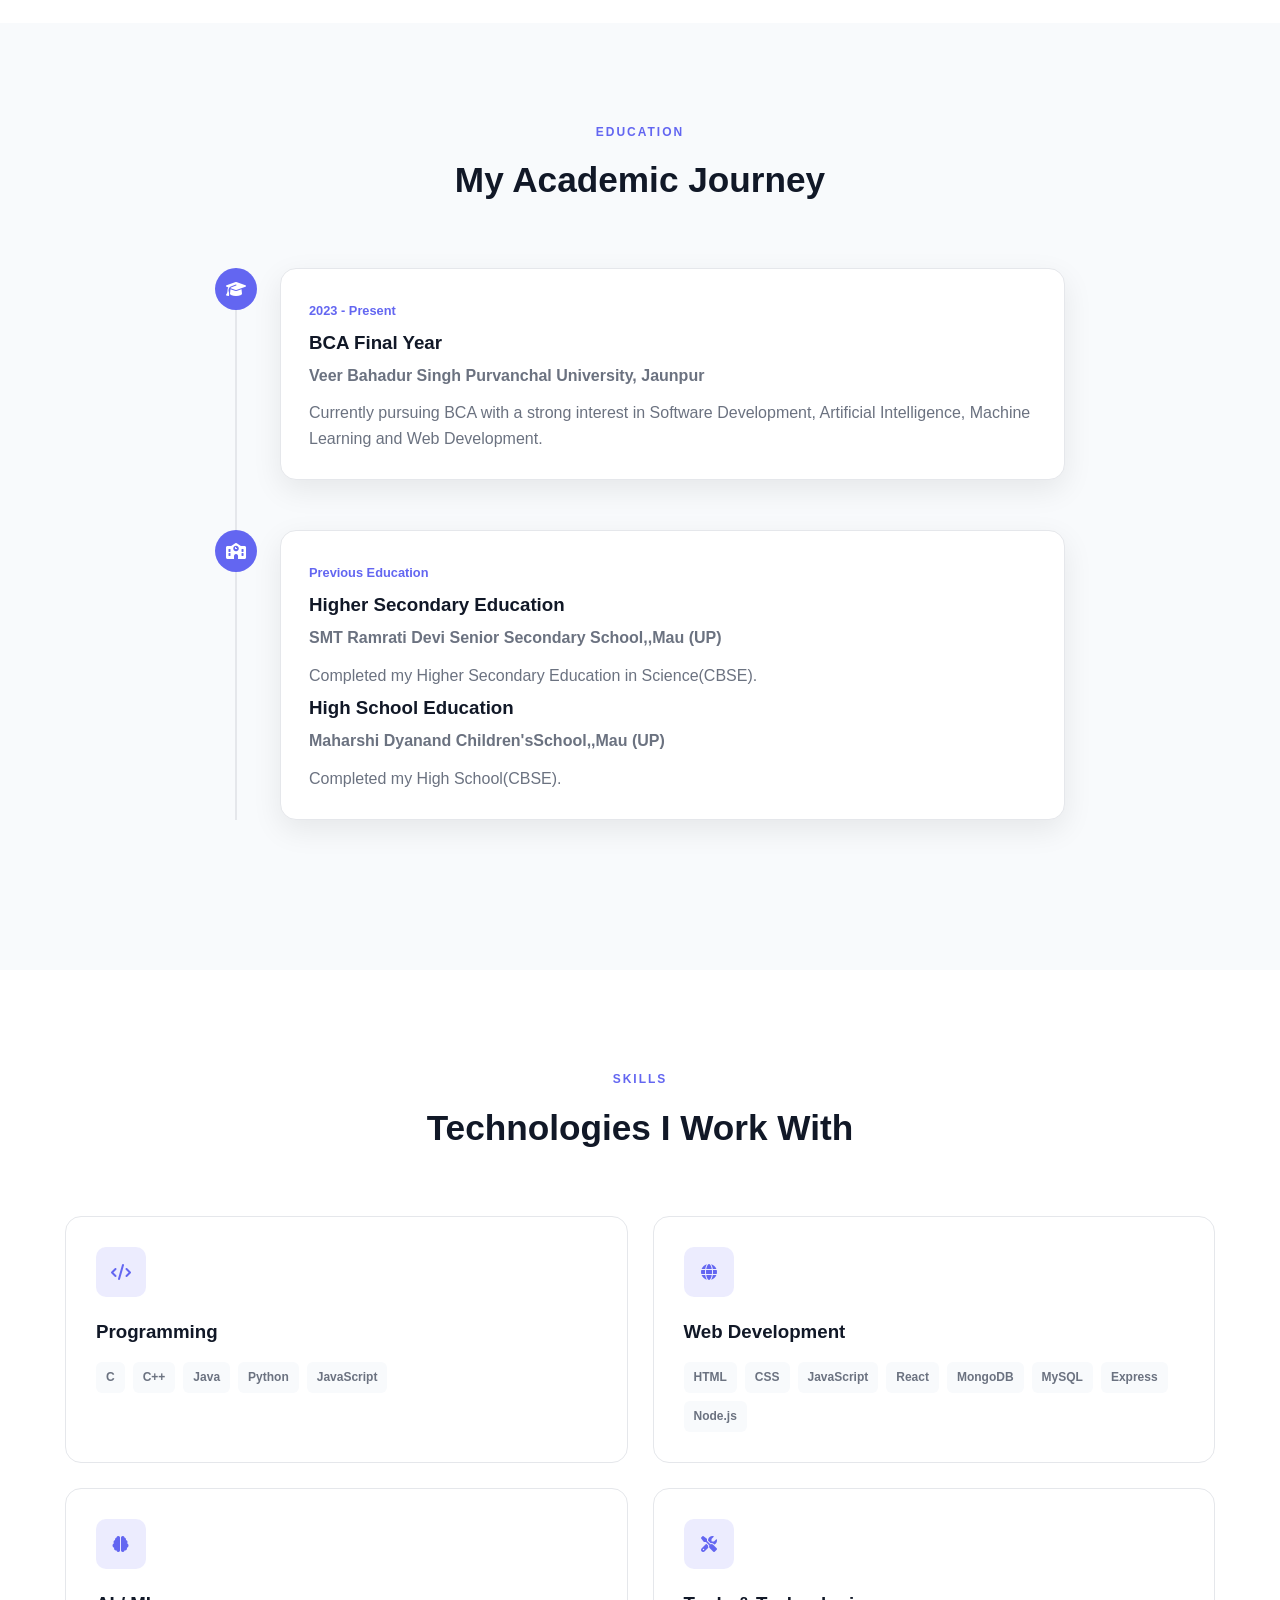
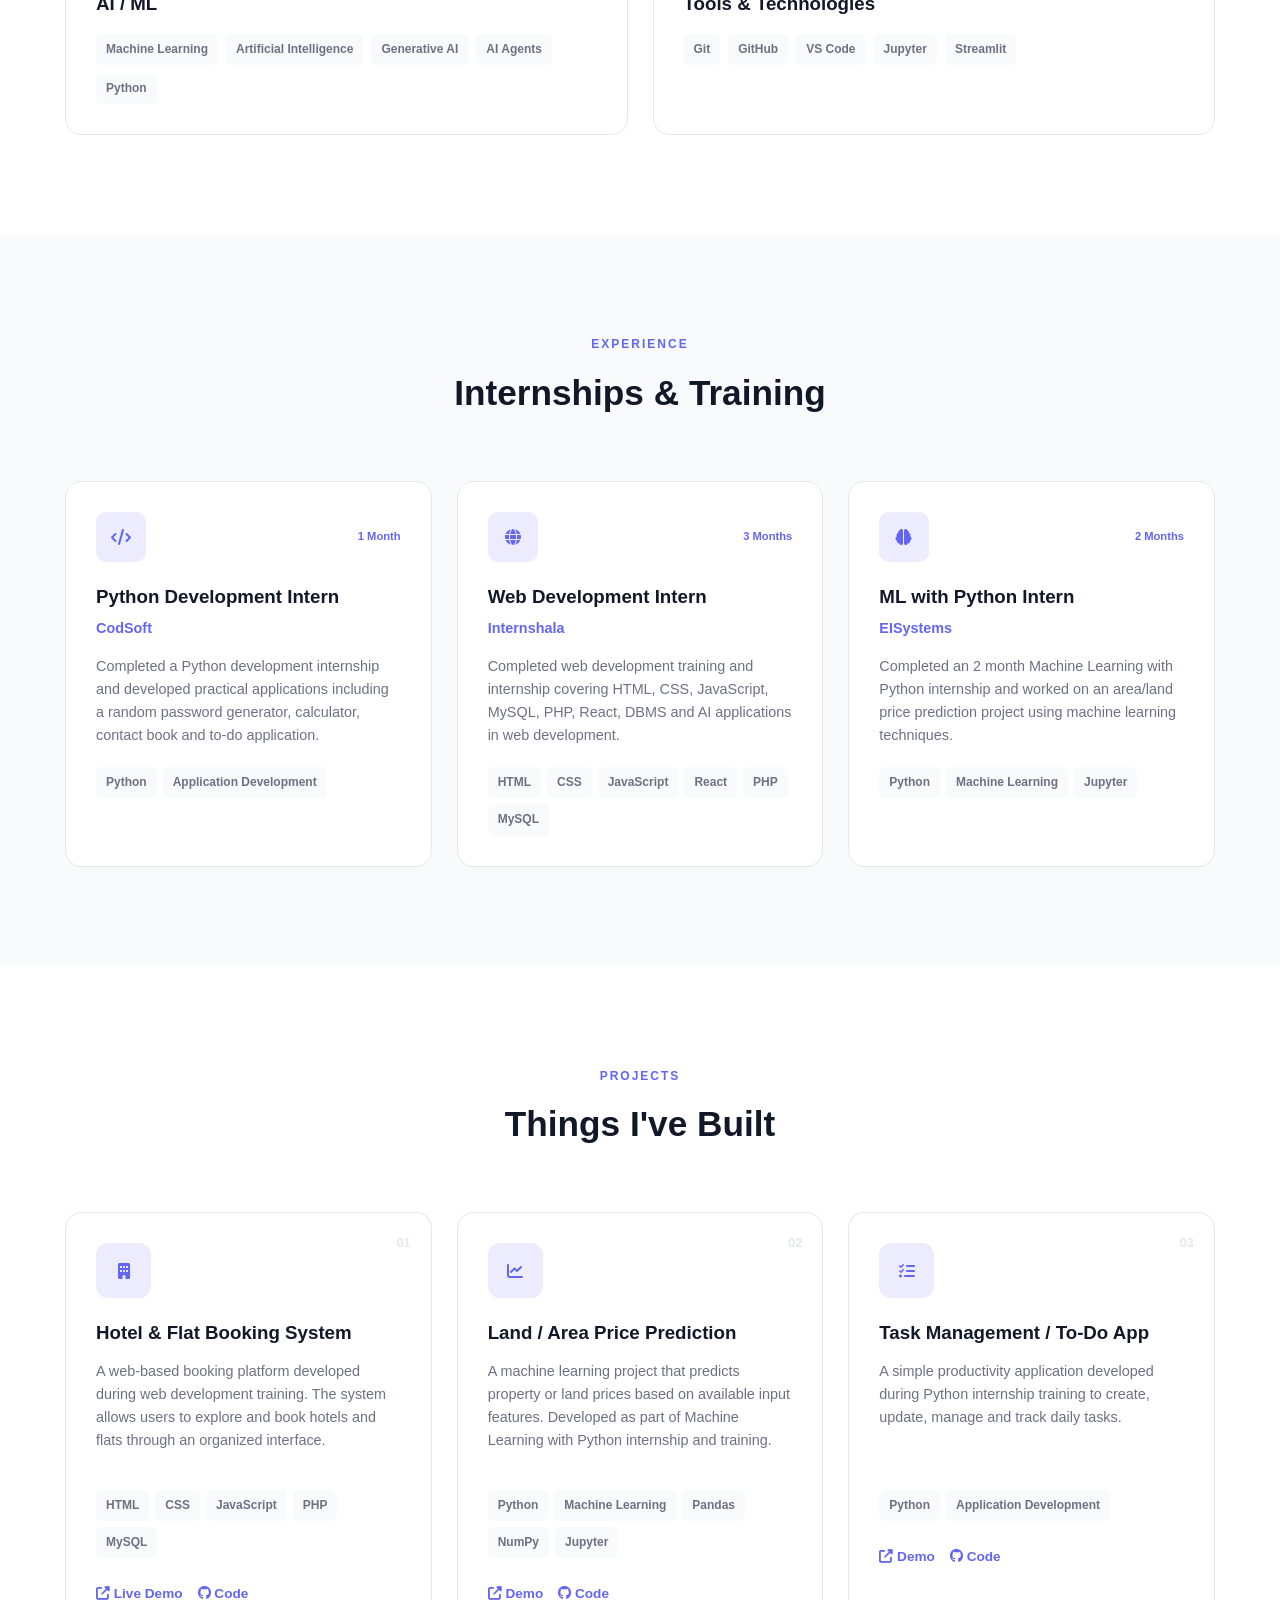
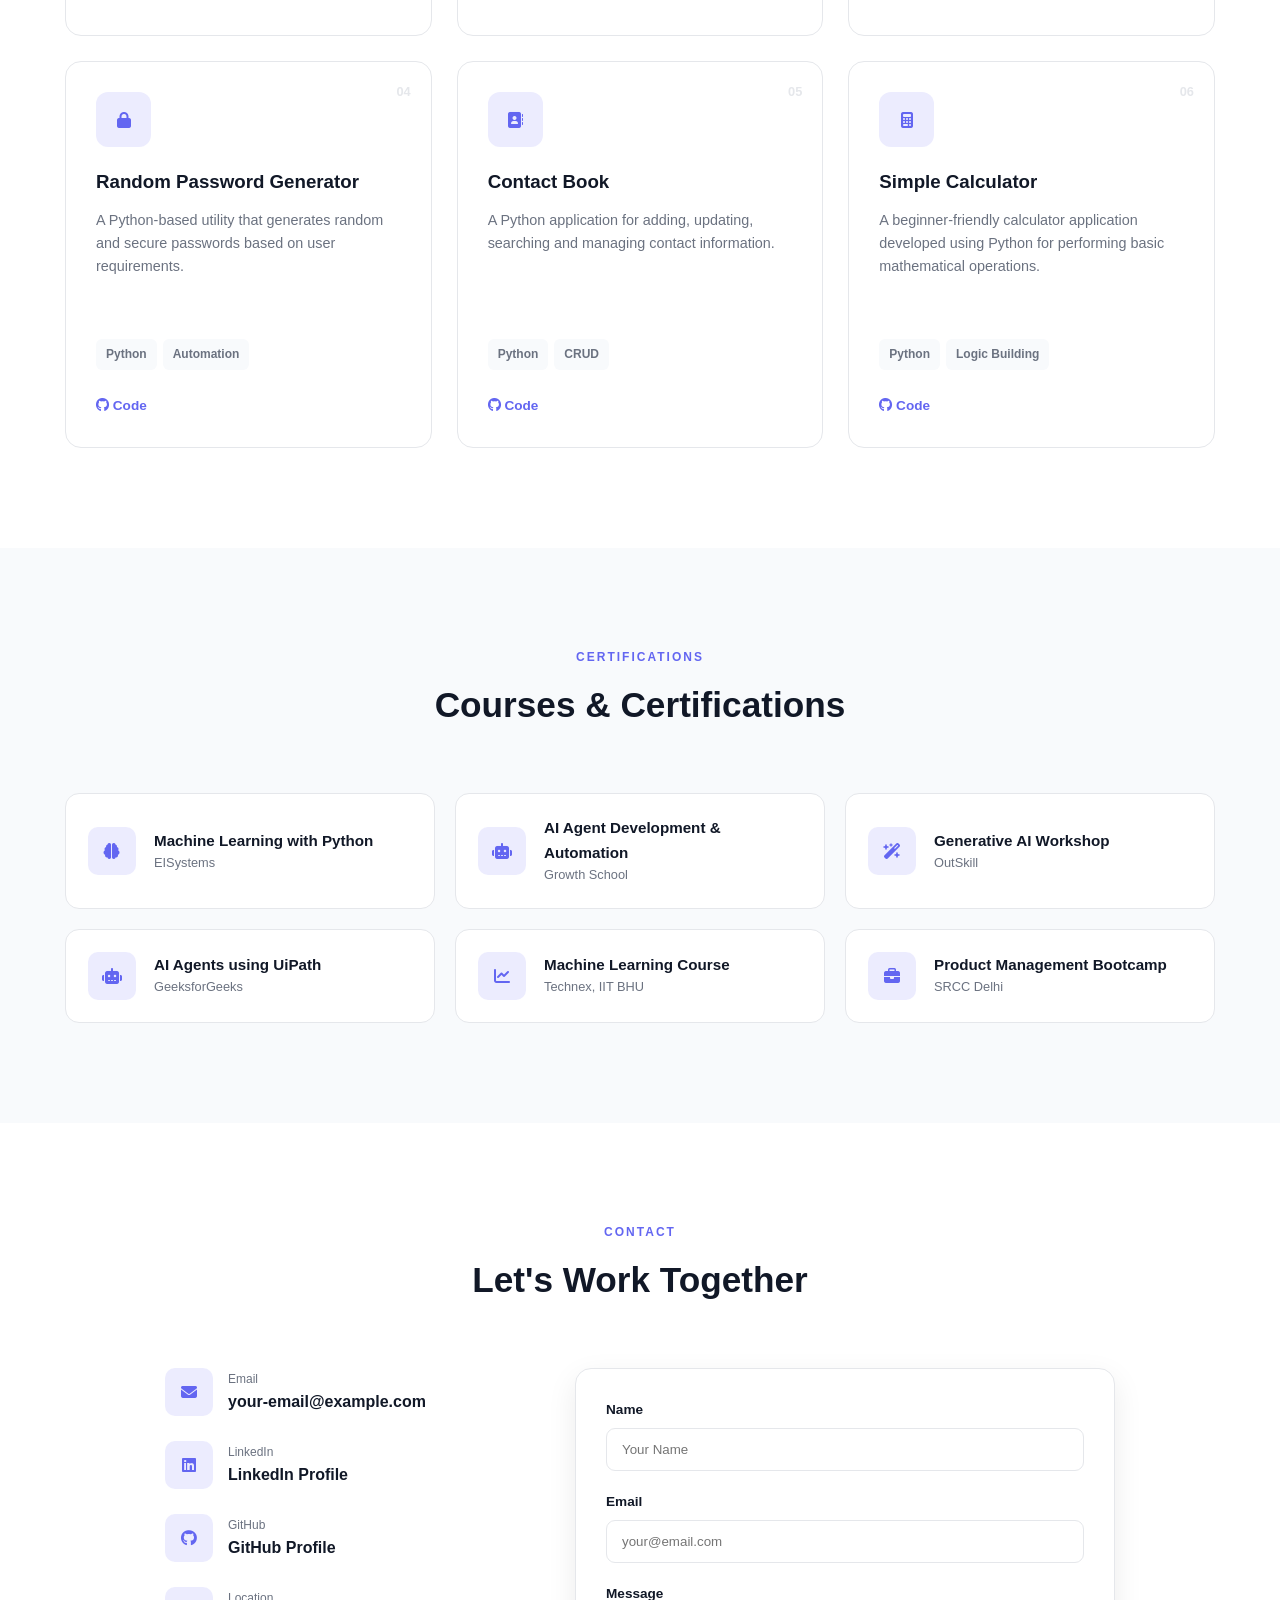
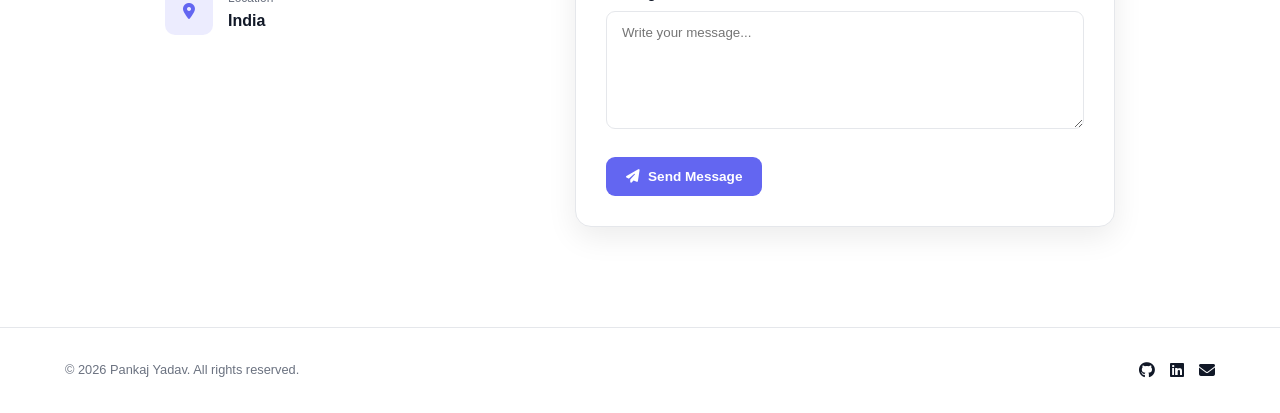
==== commit 2ceca2bf: "Update index.html" ====
--- a/portfolio/index.html
+++ b/portfolio/index.html
@@ -99,17 +99,16 @@
 
                 <!-- Replace # with your actual links -->
 
-                <a href="#" target="_blank" aria-label="GitHub">
+                <a href="#" target="destination" aria-label="GitHub">
                     <i class="https://github.com/pankajyadavdev"></i>
                 </a>
 
-                <a href="#" target="_blank" aria-label="LinkedIn">
+                <a href="#" target="destination" aria-label="LinkedIn">
                     <i class="https://www.linkedin.com/in/pankaj-yadav-webdev/
                     "></i>
                 </a>
 
-                <a href="mailto:pankajyadavdev@gmail.com"
-                   aria-label="Email">
+                <a href="mailto:target="destination"aria-label="Email">
                     <i class="pankajyadavdevv@gmail.com"></i>
                 </a>
 
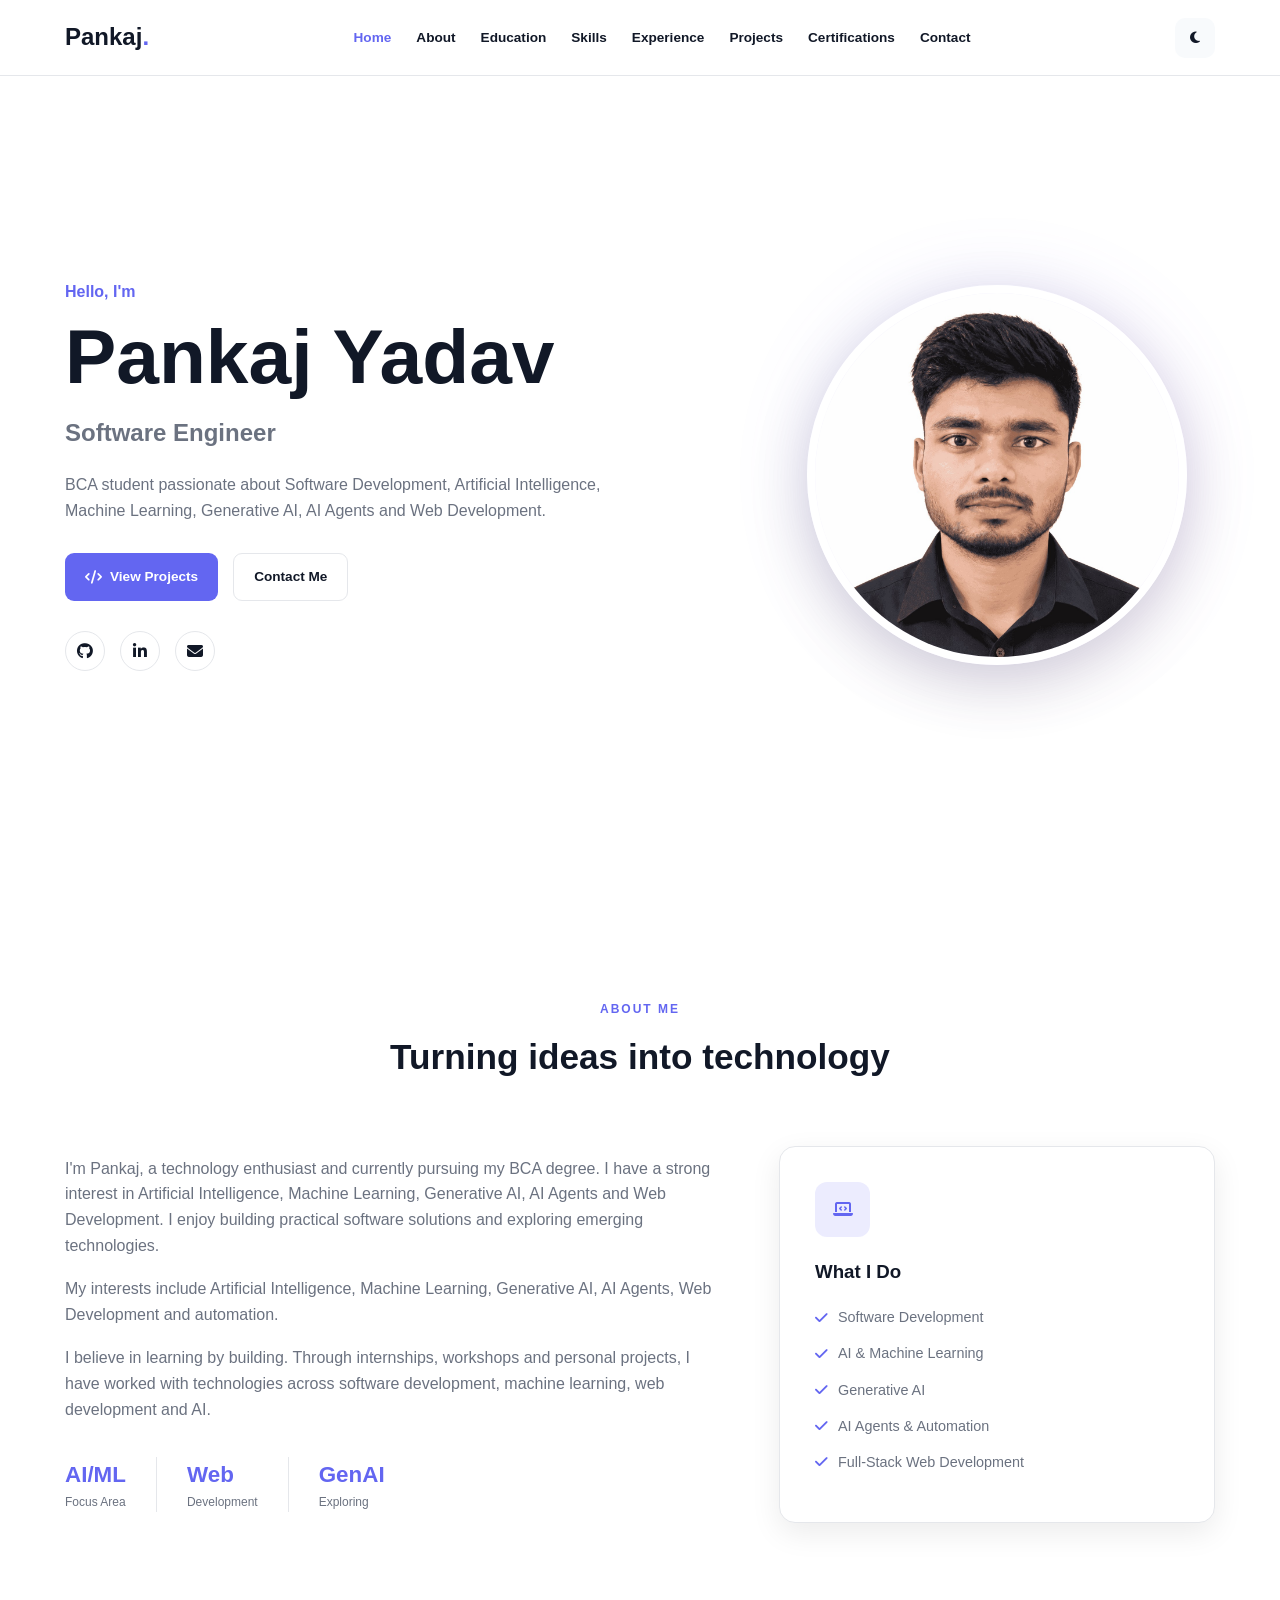
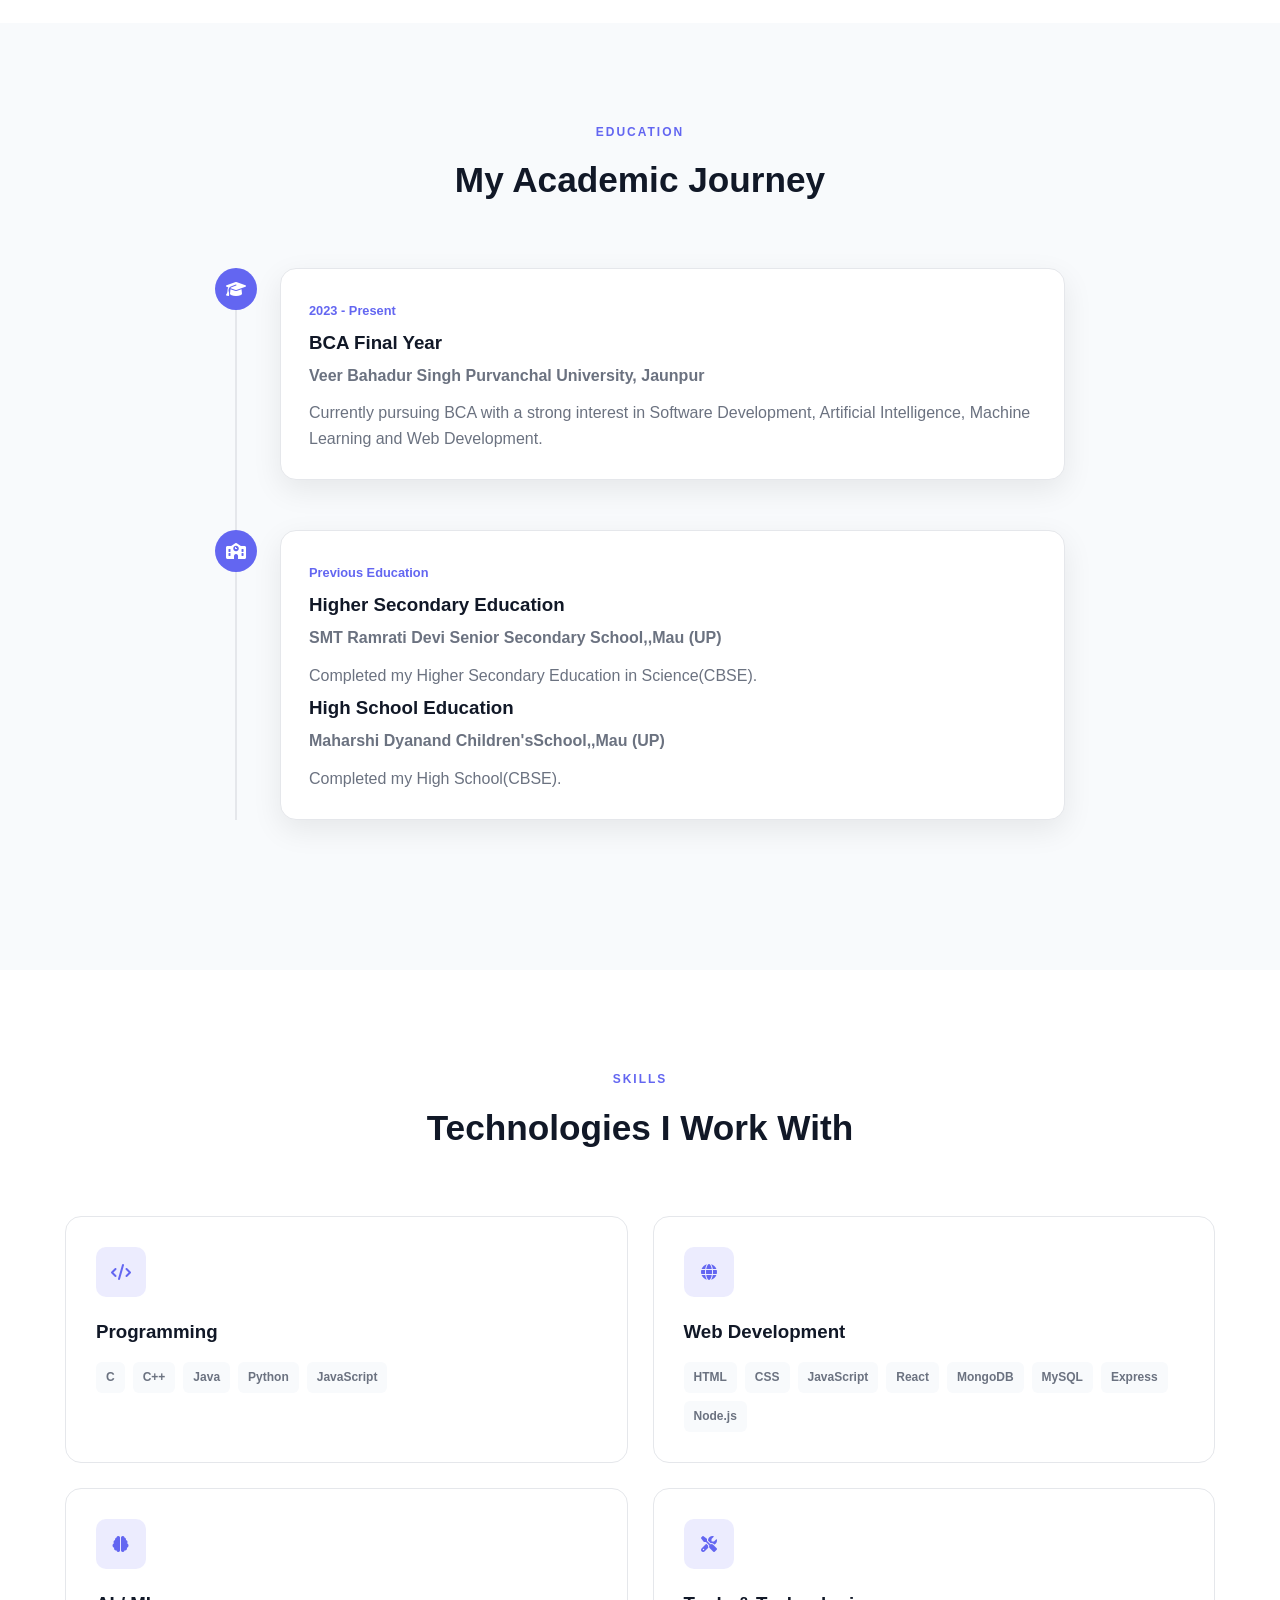
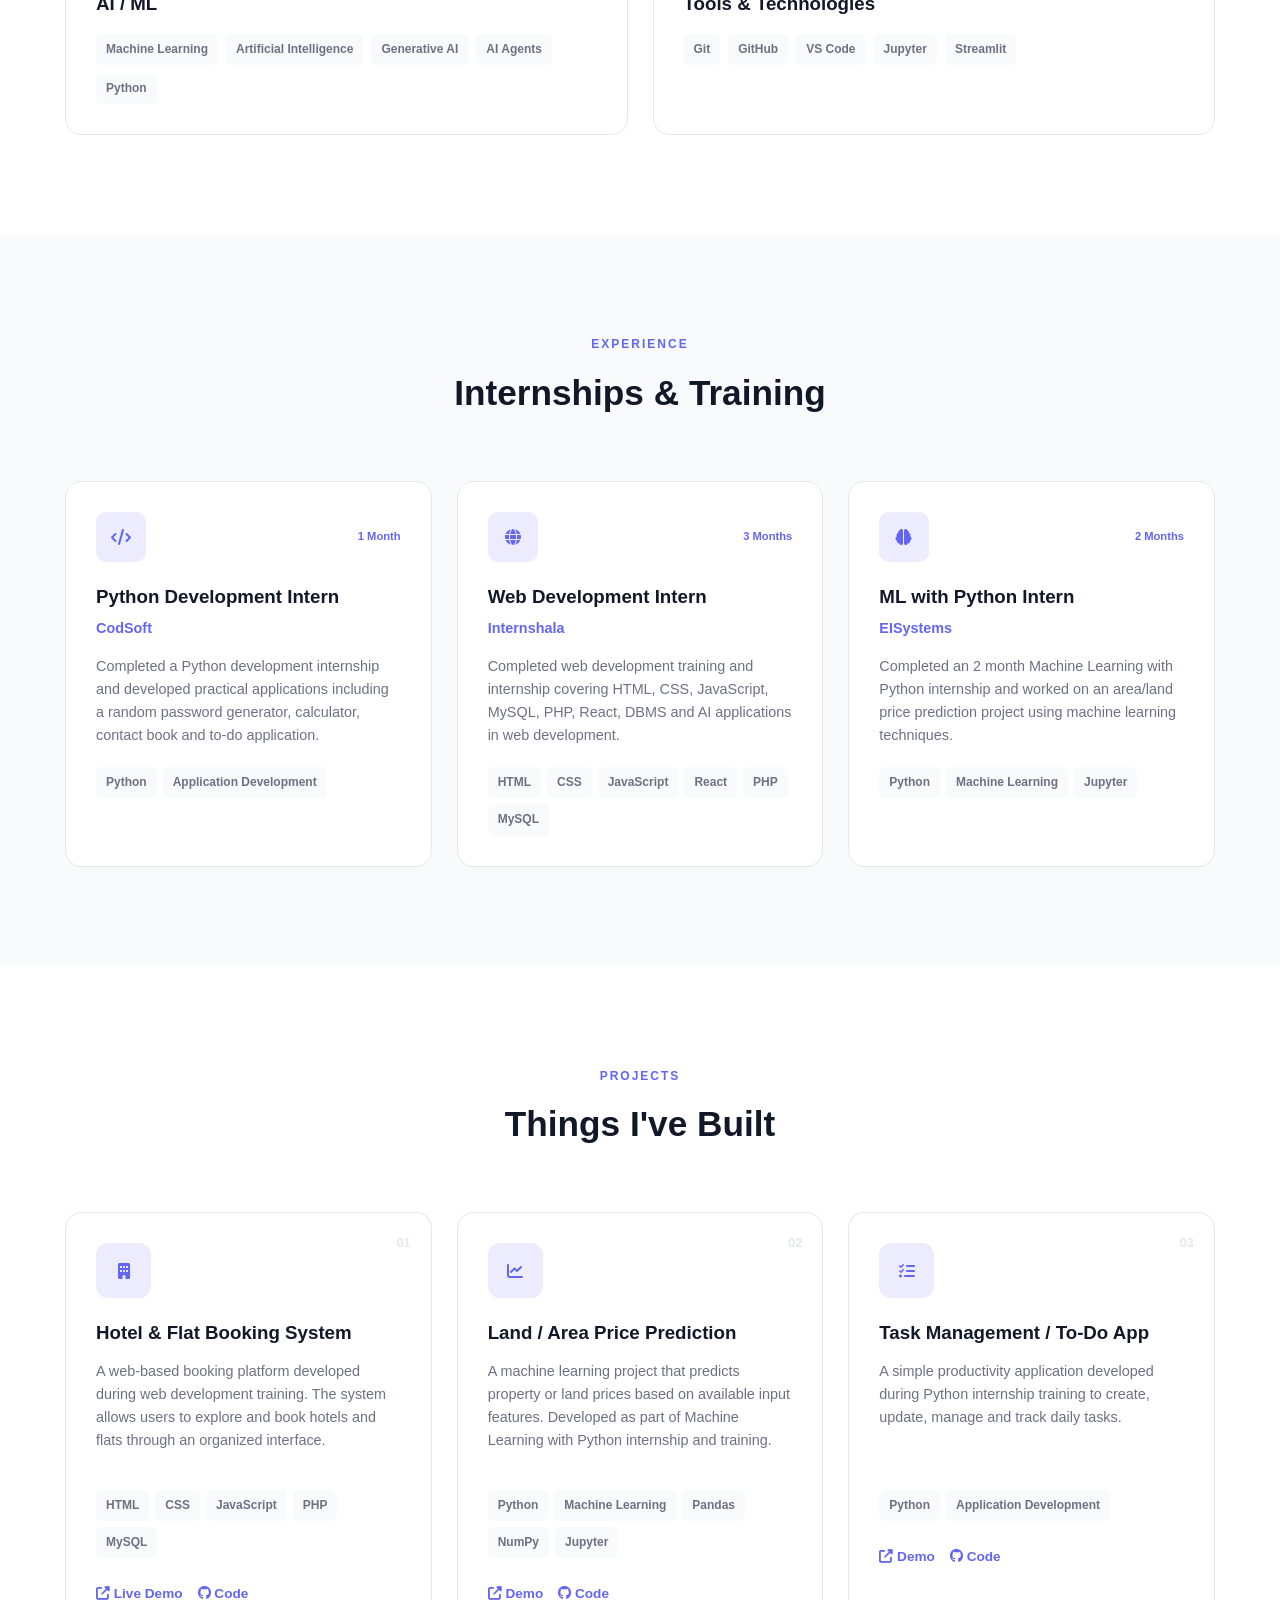
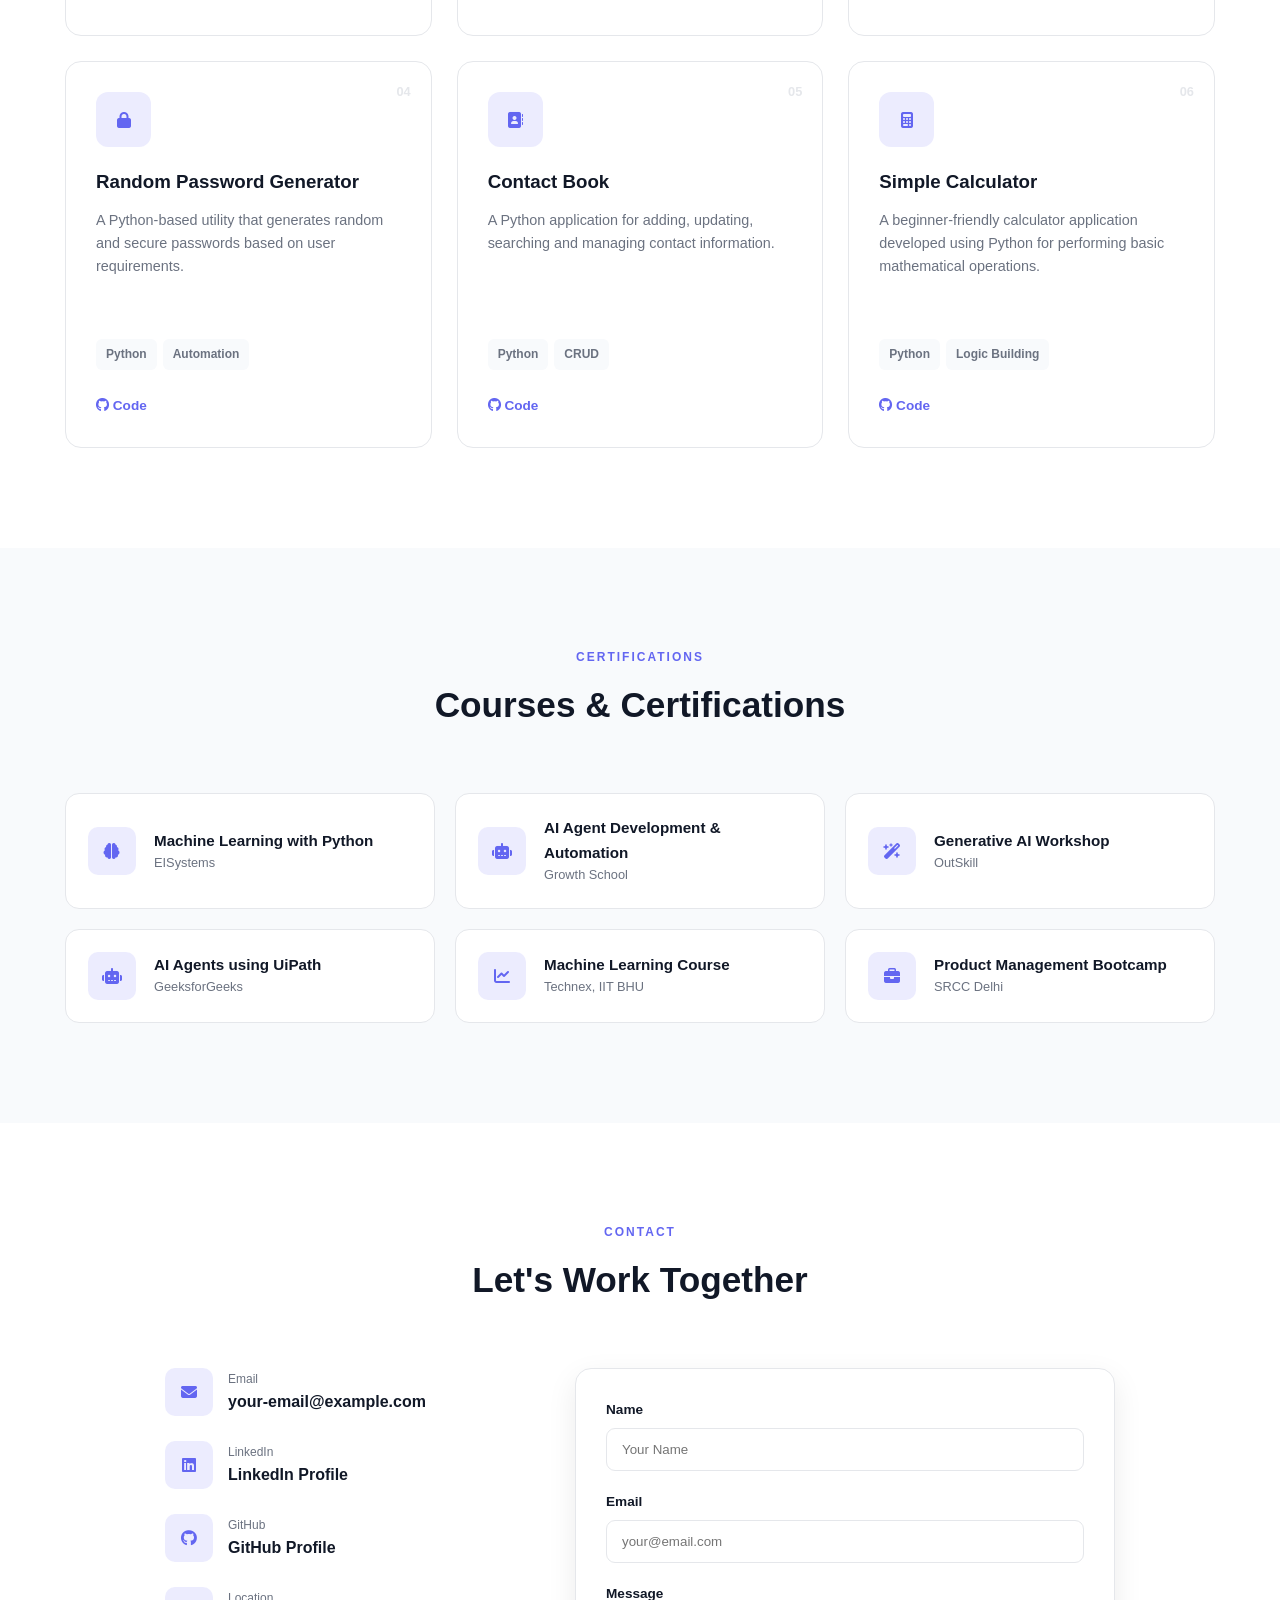
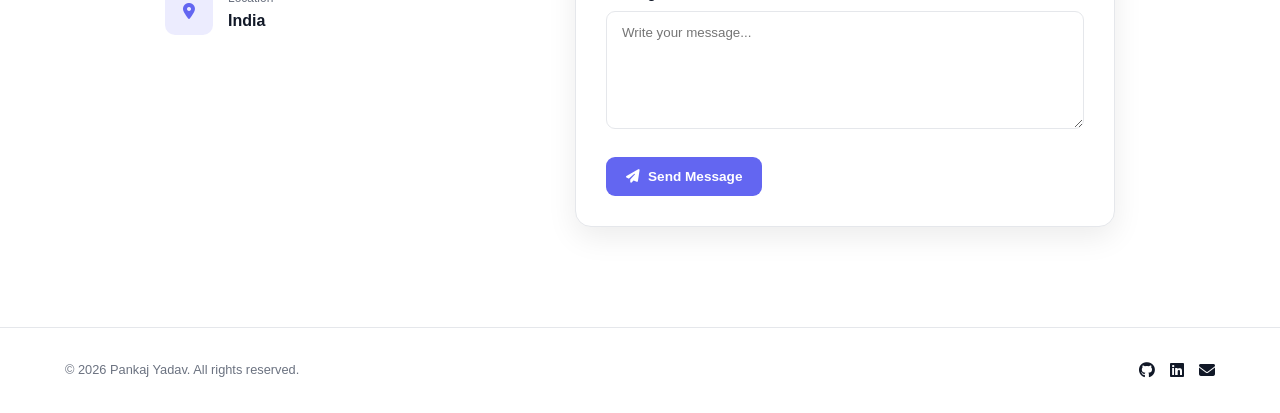
==== commit e8dec49c: "Update index.html" ====
--- a/portfolio/index.html
+++ b/portfolio/index.html
@@ -99,23 +99,21 @@
 
                 <!-- Replace # with your actual links -->
 
-                <a href="#" target="destination" aria-label="GitHub">
-                    <i class="https://github.com/pankajyadavdev"></i>
+                <a href="https://github.com/pankajyadavdev" target="_blank" rel="noopener noreferrer" aria-label="GitHub">
+                    <i class="fab fa-github"></i>
                 </a>
 
-                <a href="#" target="destination" aria-label="LinkedIn">
-                    <i class="https://www.linkedin.com/in/pankaj-yadav-webdev/
-                    "></i>
+                <a href="https://www.linkedin.com/in/pankaj-yadav-webdev/" target="_blank" rel="noopener noreferrer" aria-label="LinkedIn">
+                    <i class="fab fa-linkedin-in"></i>
                 </a>
-
-                <a href="mailto:target="destination"aria-label="Email">
-                    <i class="pankajyadavdevv@gmail.com"></i>
+                <a href="mailto:pankajyadavdevv@gmail.com" target="_blank" rel="noopener noreferrer" aria-label="Email">
+                    <i class="fas fa-envelope"></i>
                 </a>
 
             </div>
 
         </div>
-
+ 
 
         <div class="hero-image">
 
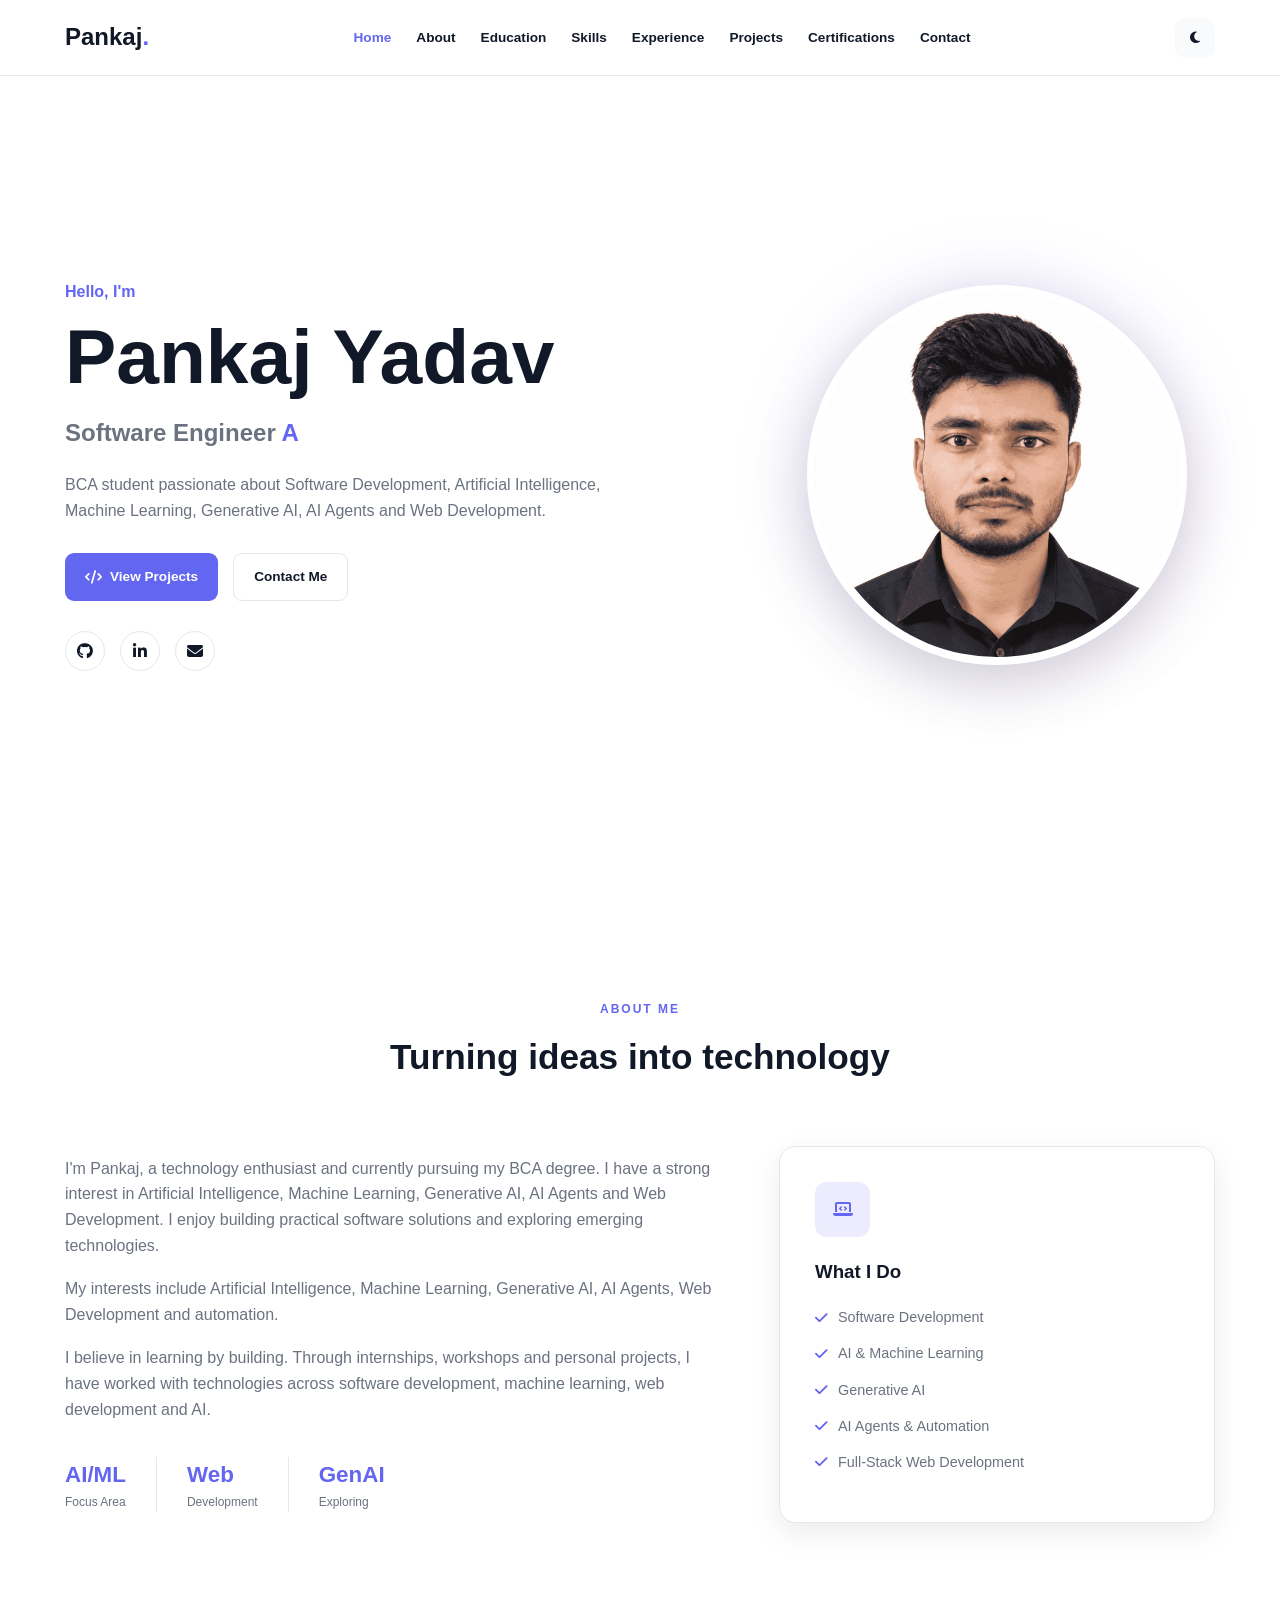
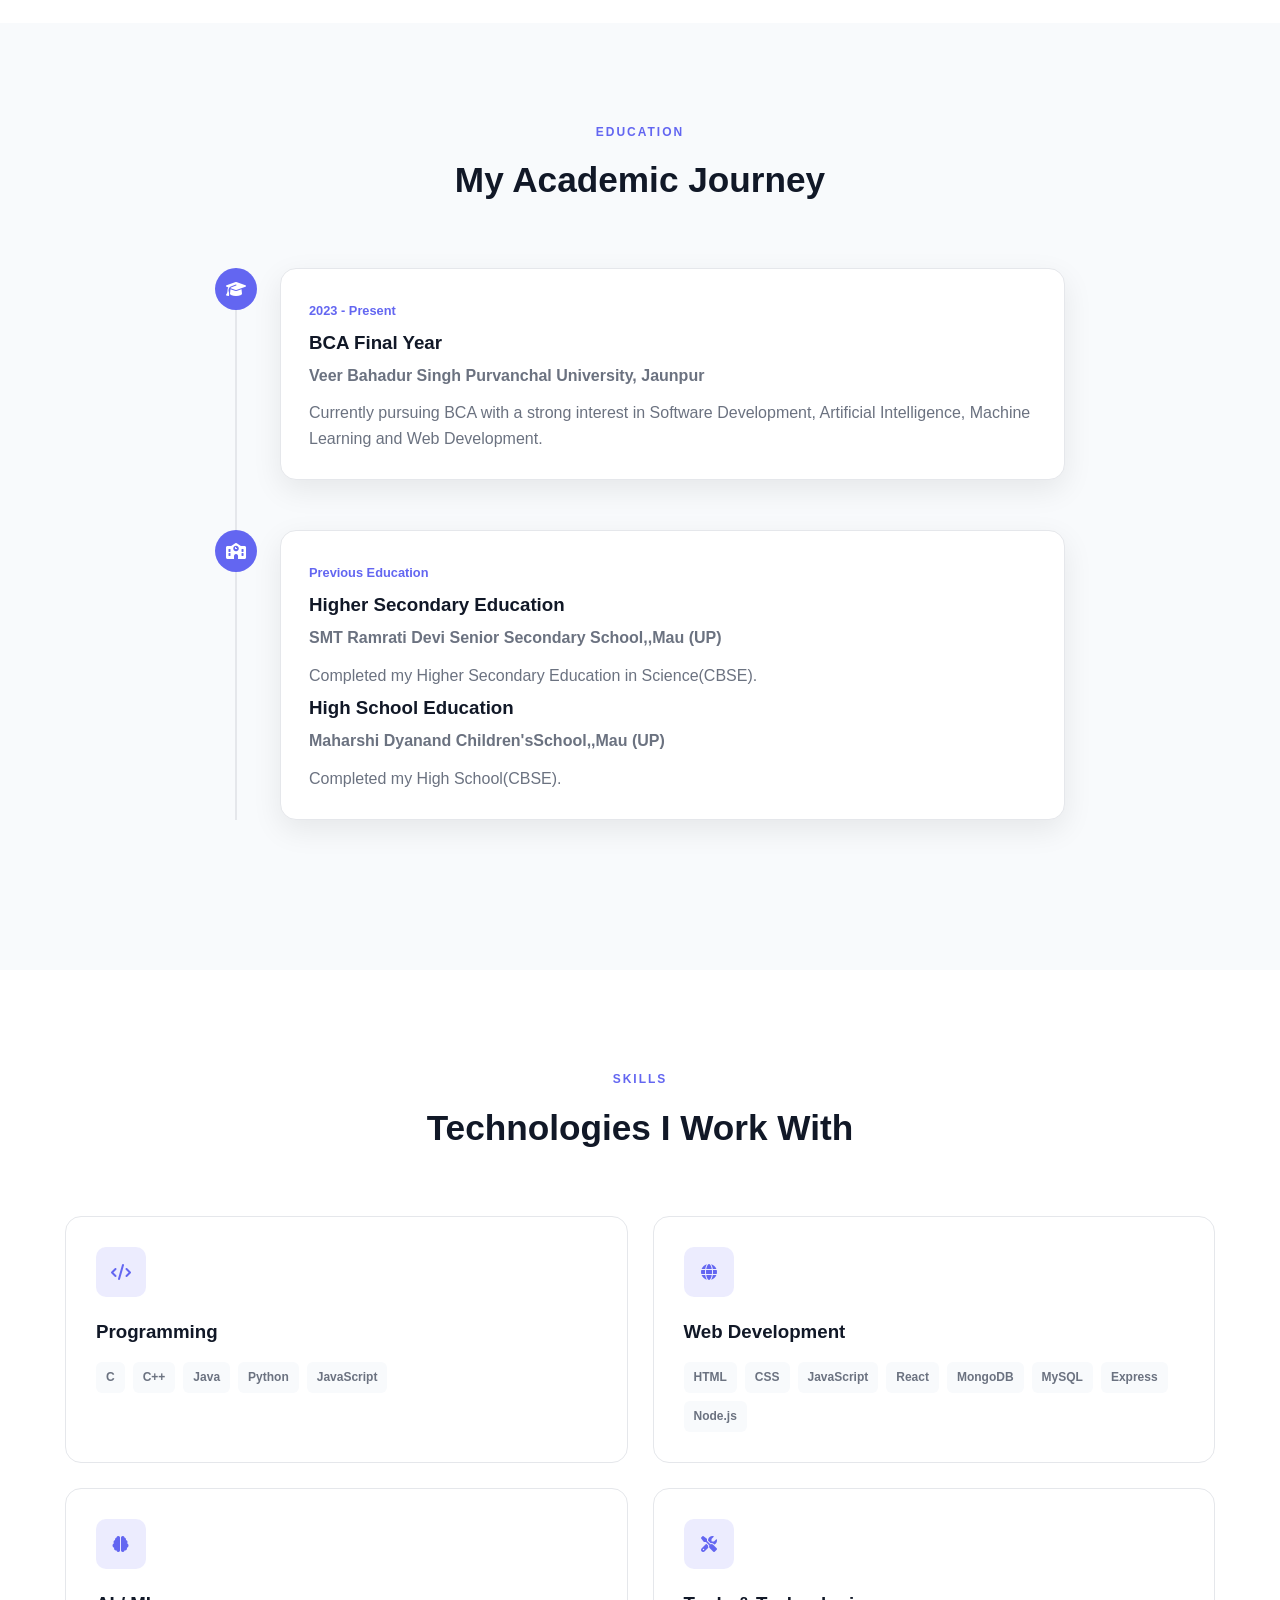
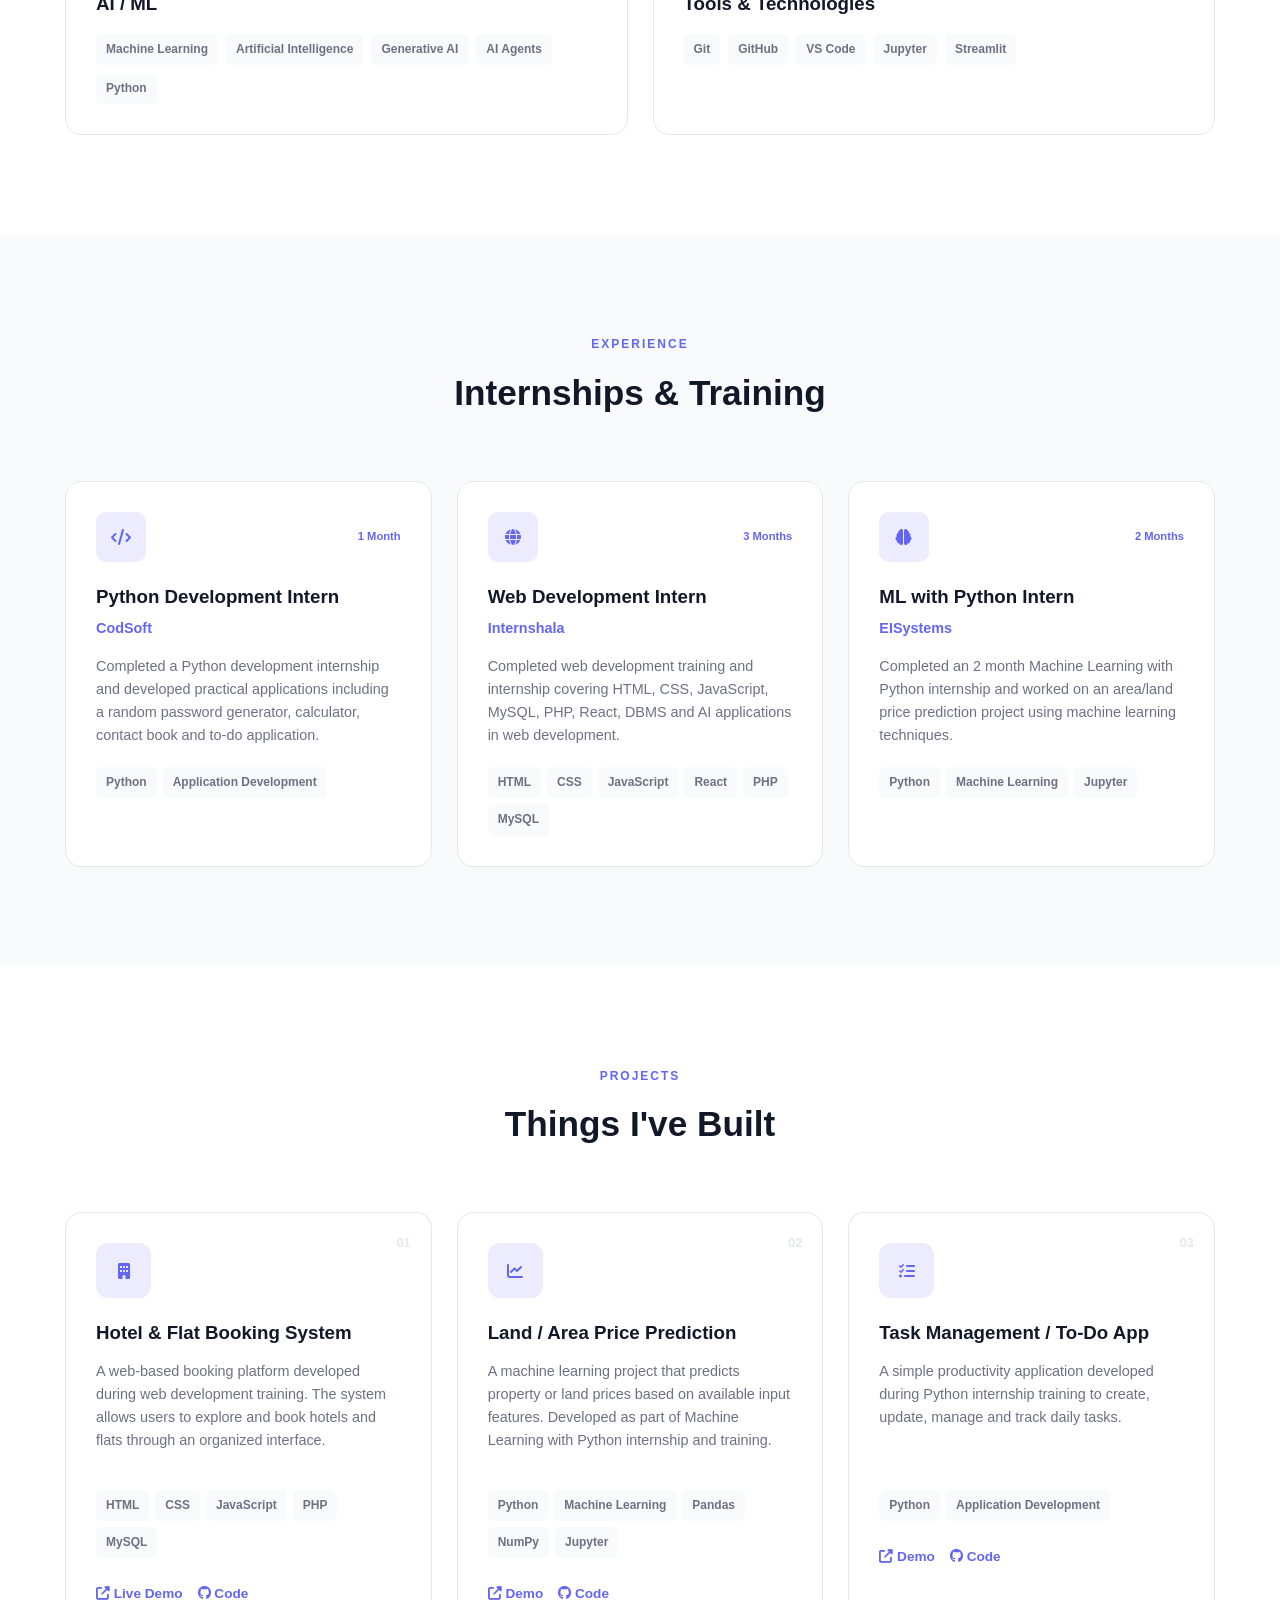
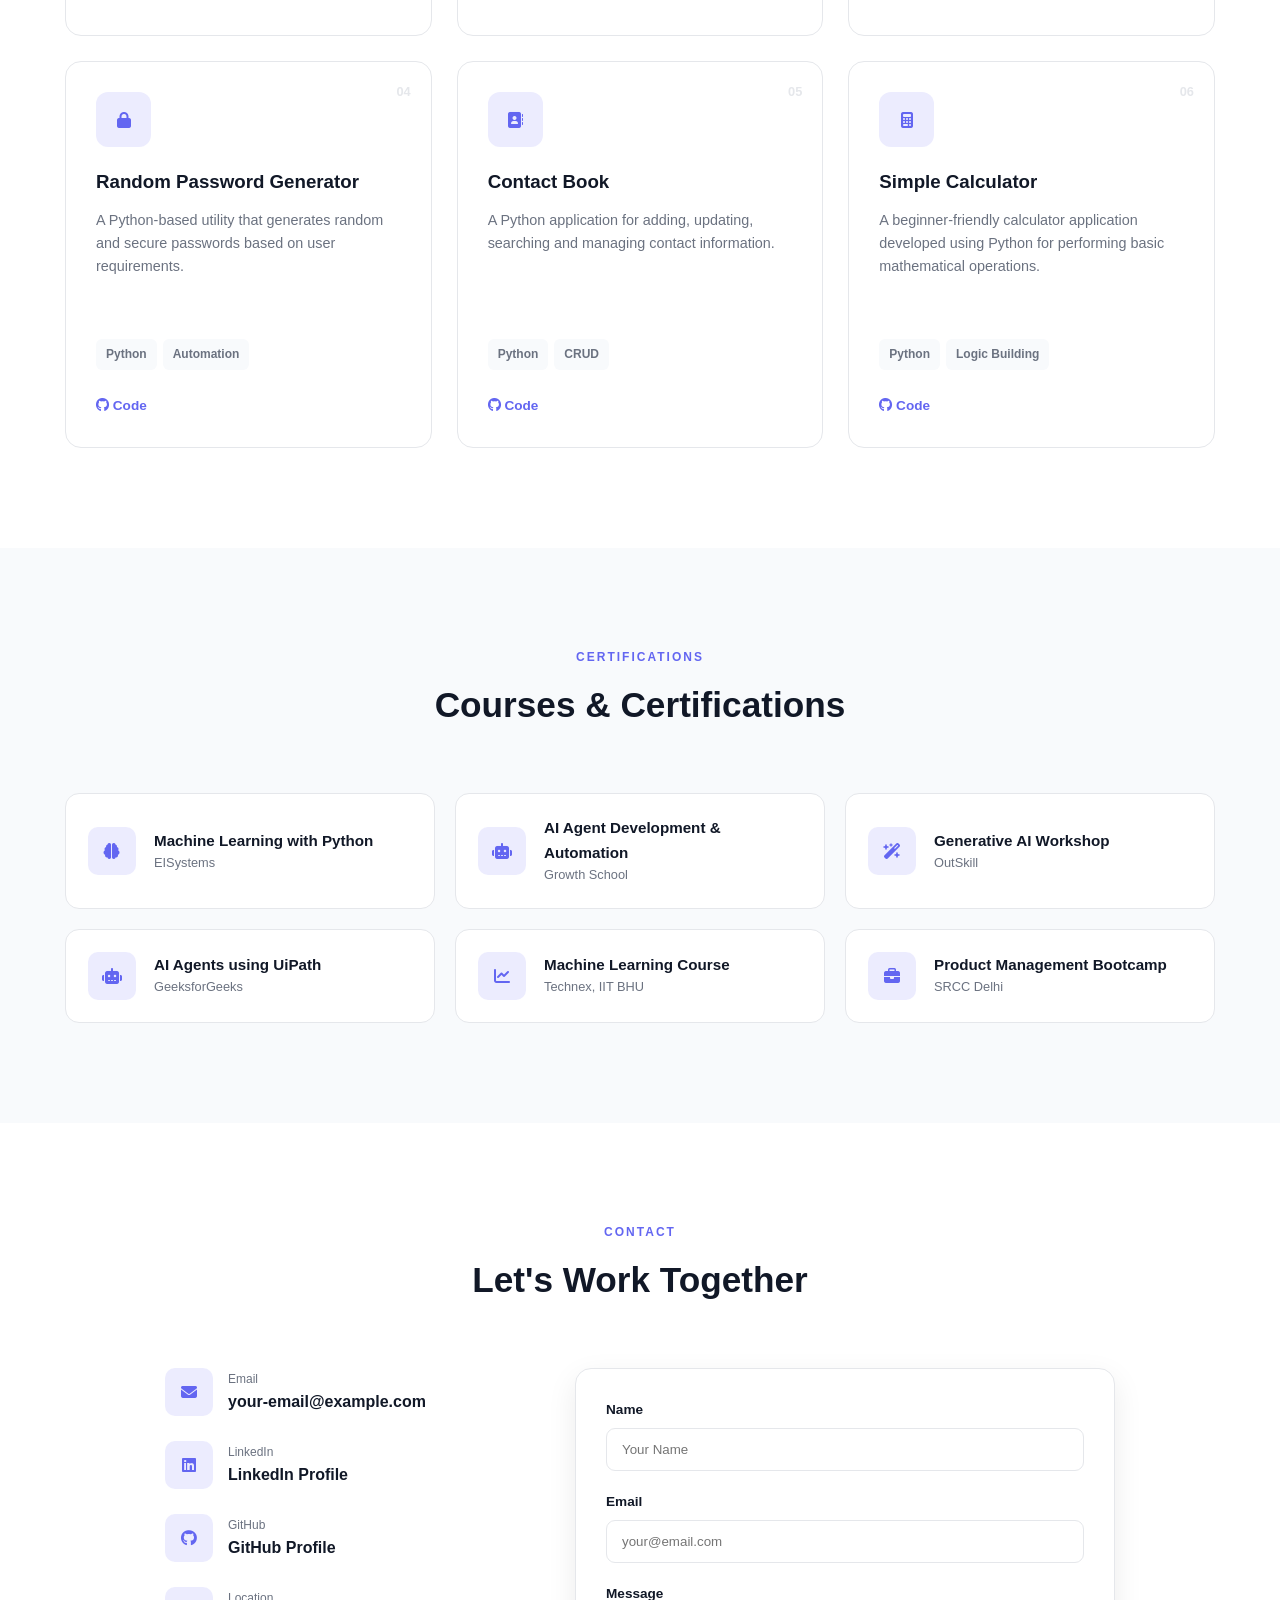
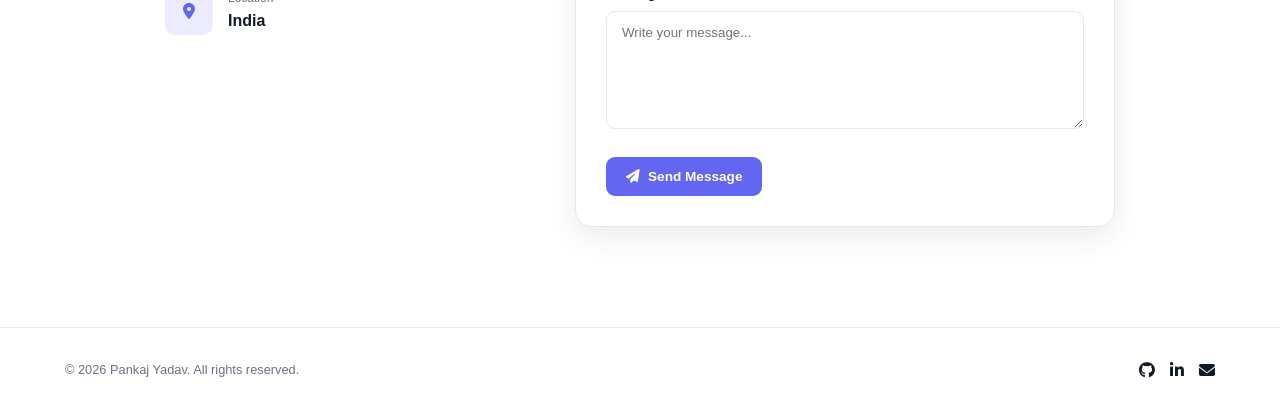
==== commit 40c647f0: "Update index.html" ====
--- a/portfolio/index.html
+++ b/portfolio/index.html
@@ -1046,17 +1046,15 @@
 
         <div class="footer-socials">
 
-            <a href="#" target="_blank" aria-label="GitHub">
-                <i class="fab fa-github"></i>
-            </a>
-
-            <a href="#" target="_blank" aria-label="LinkedIn">
-                <i class="fab fa-linkedin"></i>
-            </a>
-
-            <a href="mailto:your-email@example.com"
-               aria-label="Email">
-                <i class="fas fa-envelope"></i>
+                <a href="https://github.com/pankajyadavdev" target="_blank" rel="noopener noreferrer" aria-label="GitHub">
+                    <i class="fab fa-github"></i>
+                </a>
+
+                <a href="https://www.linkedin.com/in/pankaj-yadav-webdev/" target="_blank" rel="noopener noreferrer" aria-label="LinkedIn">
+                    <i class="fab fa-linkedin-in"></i>
+                </a>
+                <a href="mailto:pankajyadavdevv@gmail.com" target="_blank" rel="noopener noreferrer" aria-label="Email">
+                    <i class="fas fa-envelope"></i>
             </a>
 
         </div>
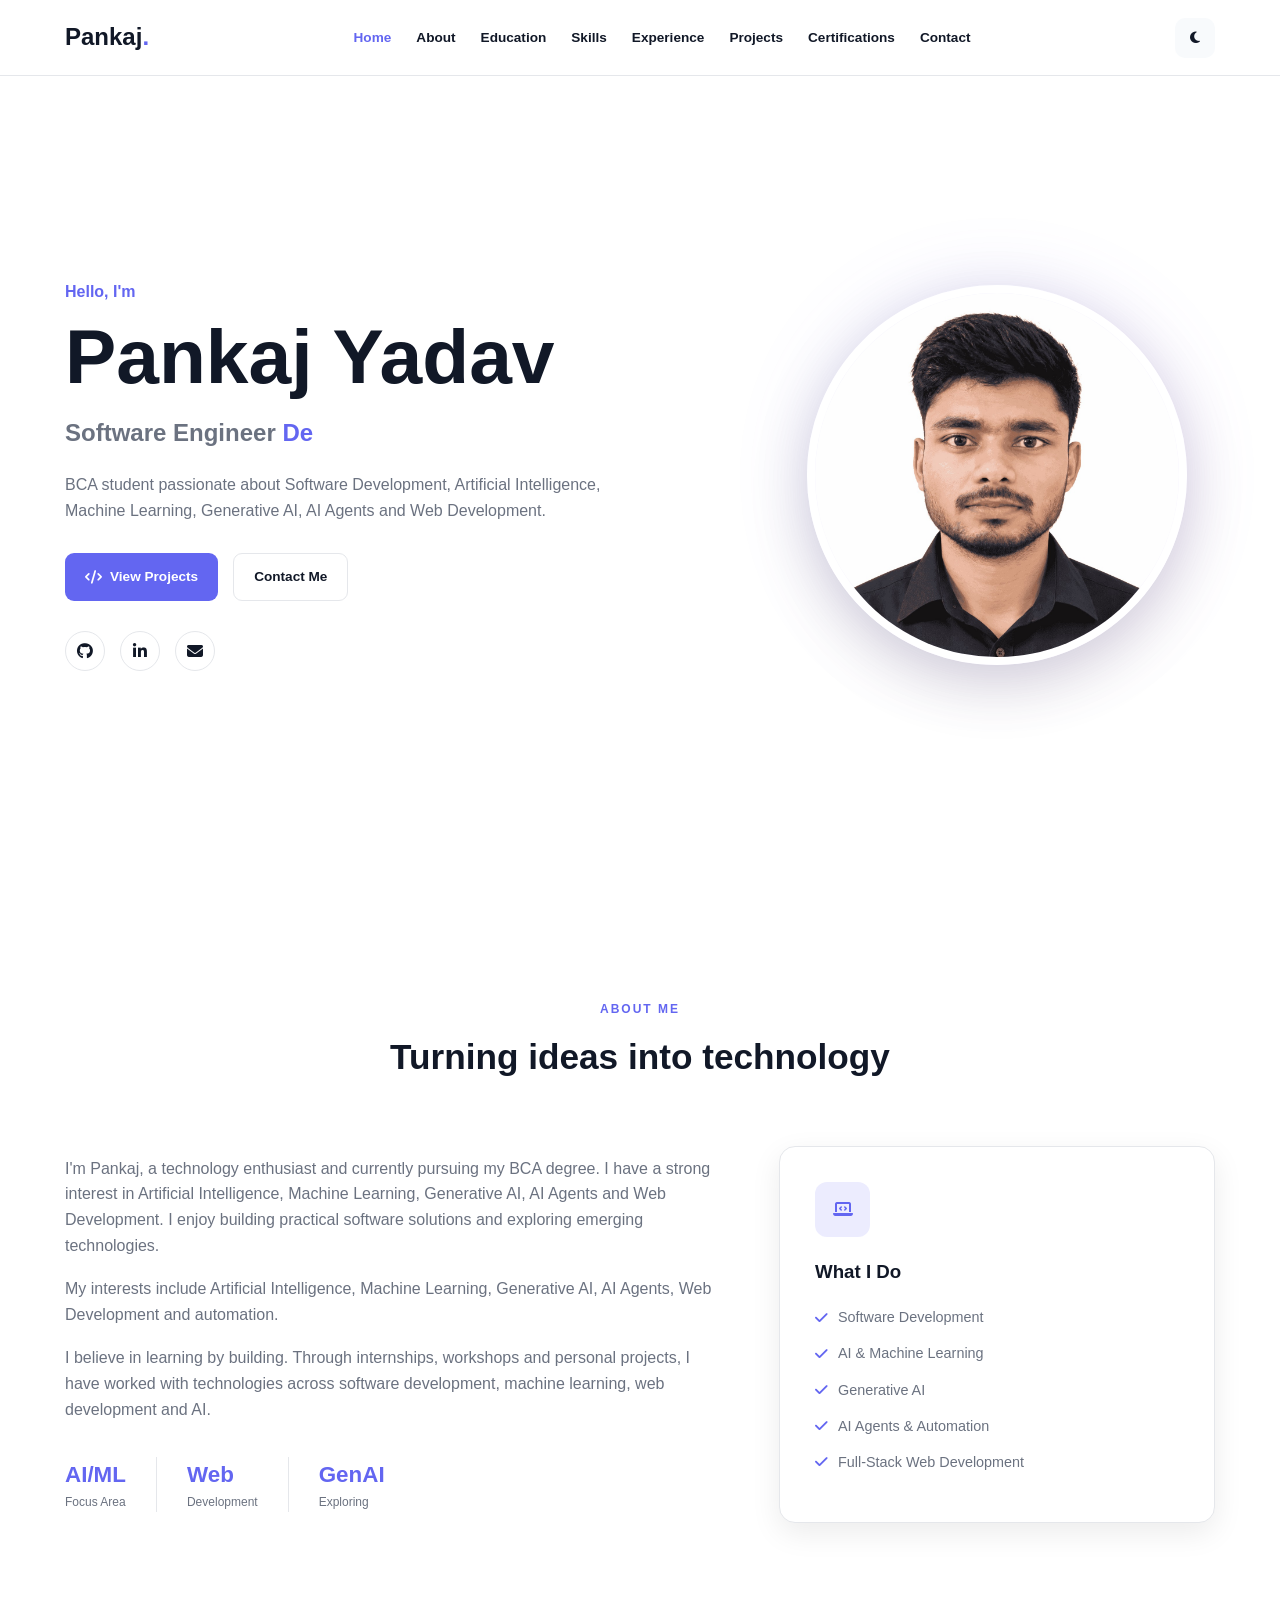
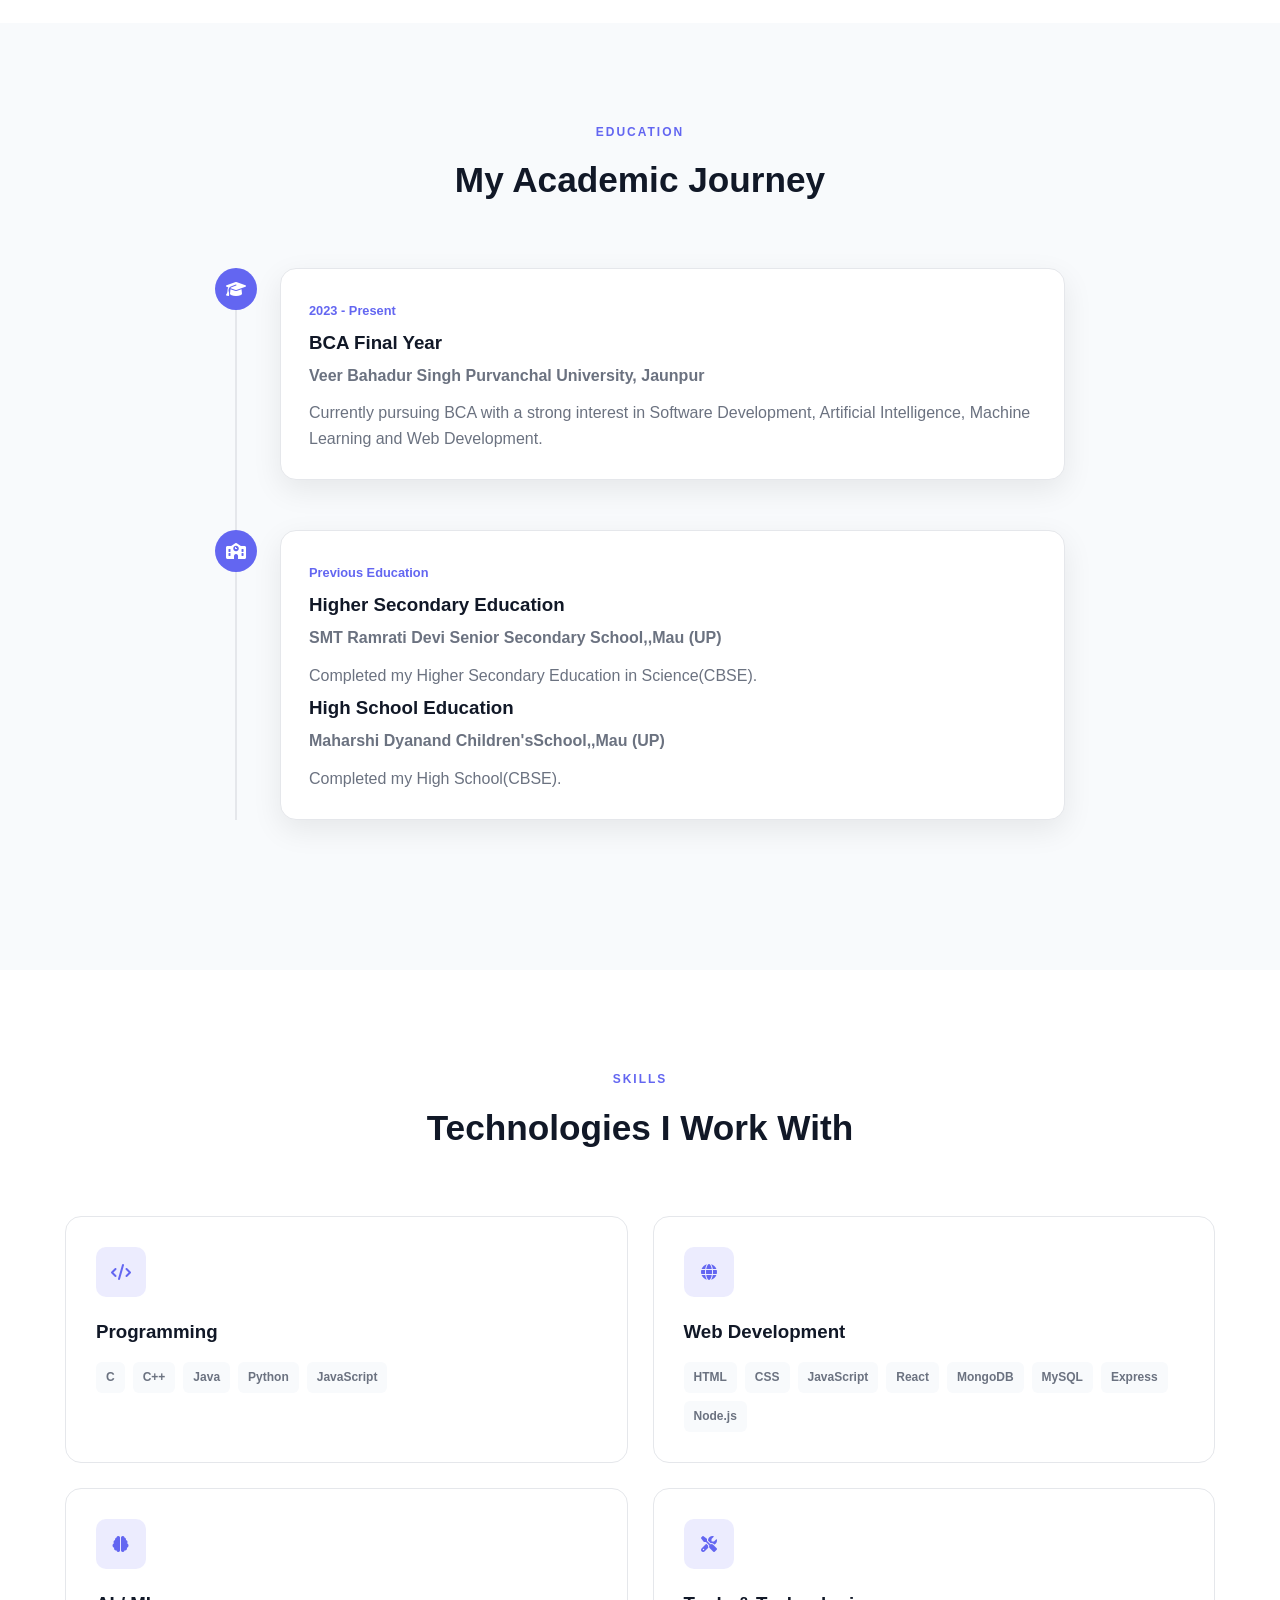
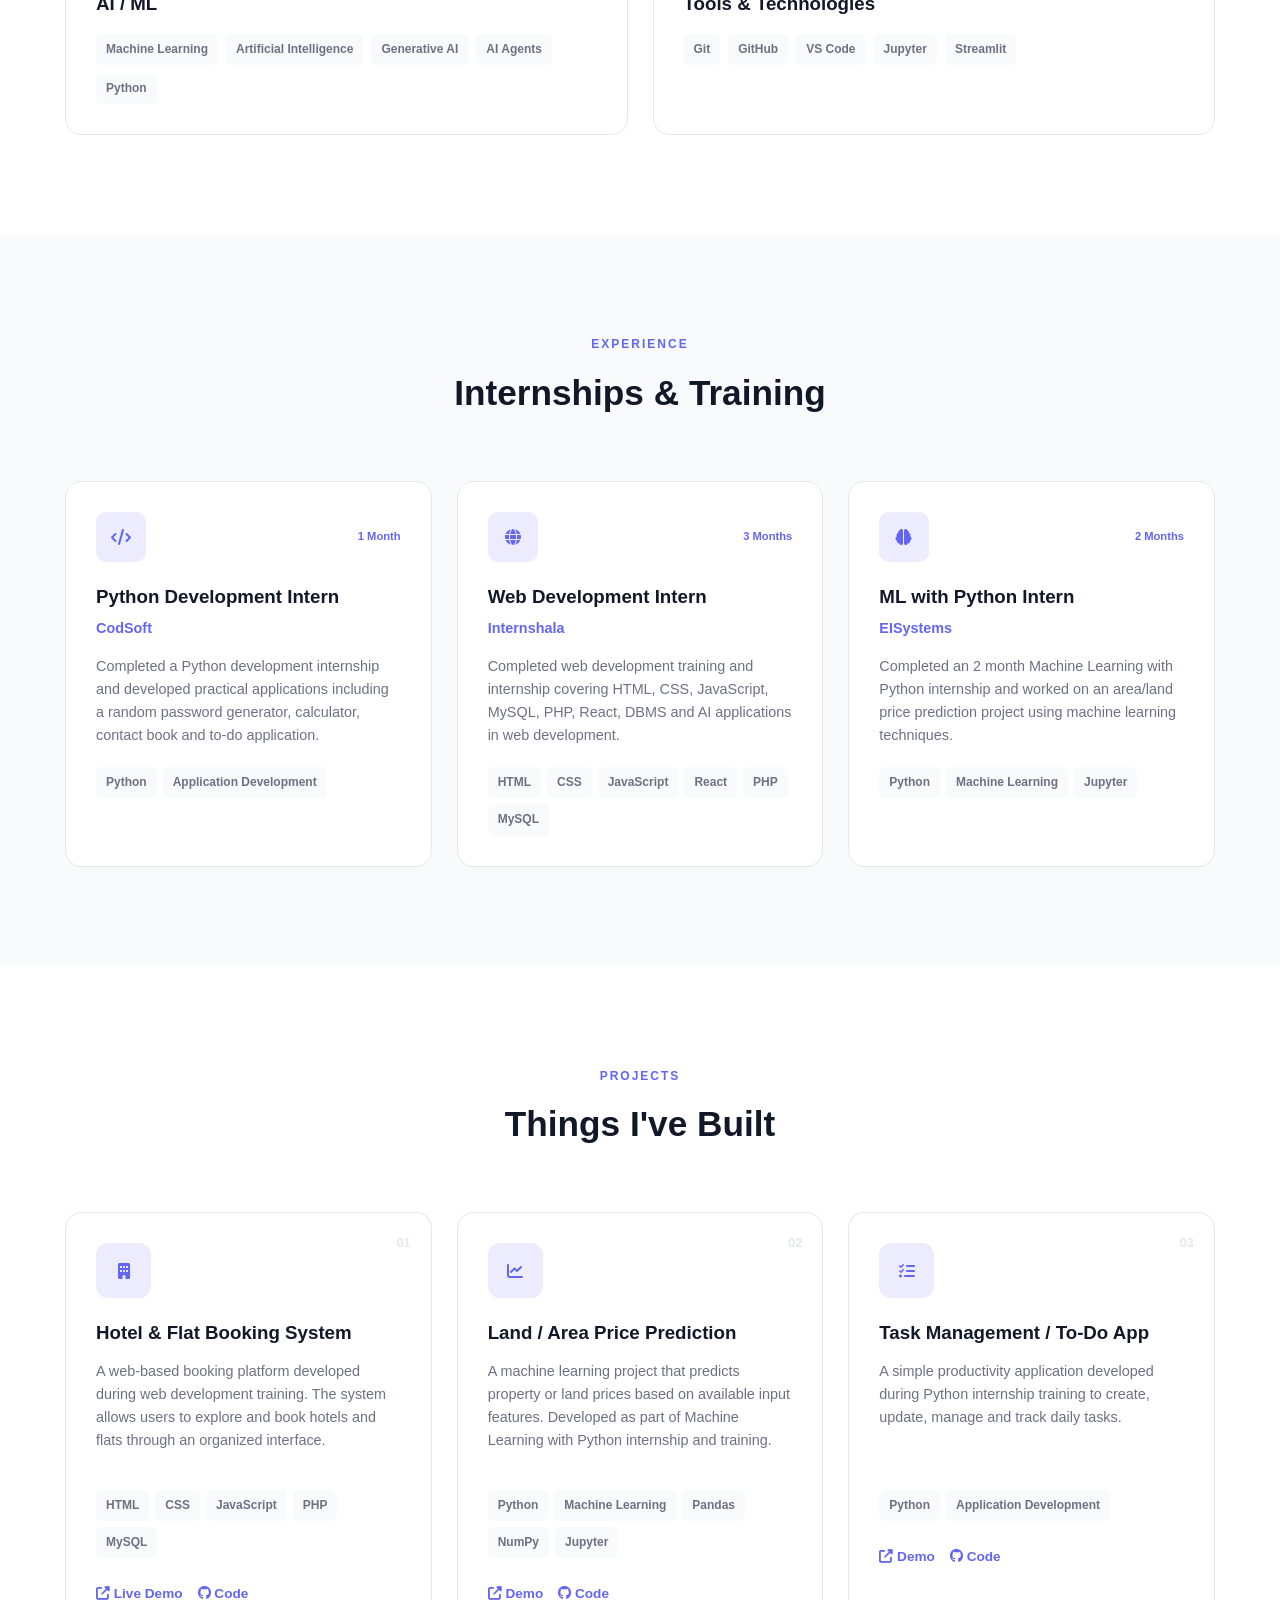
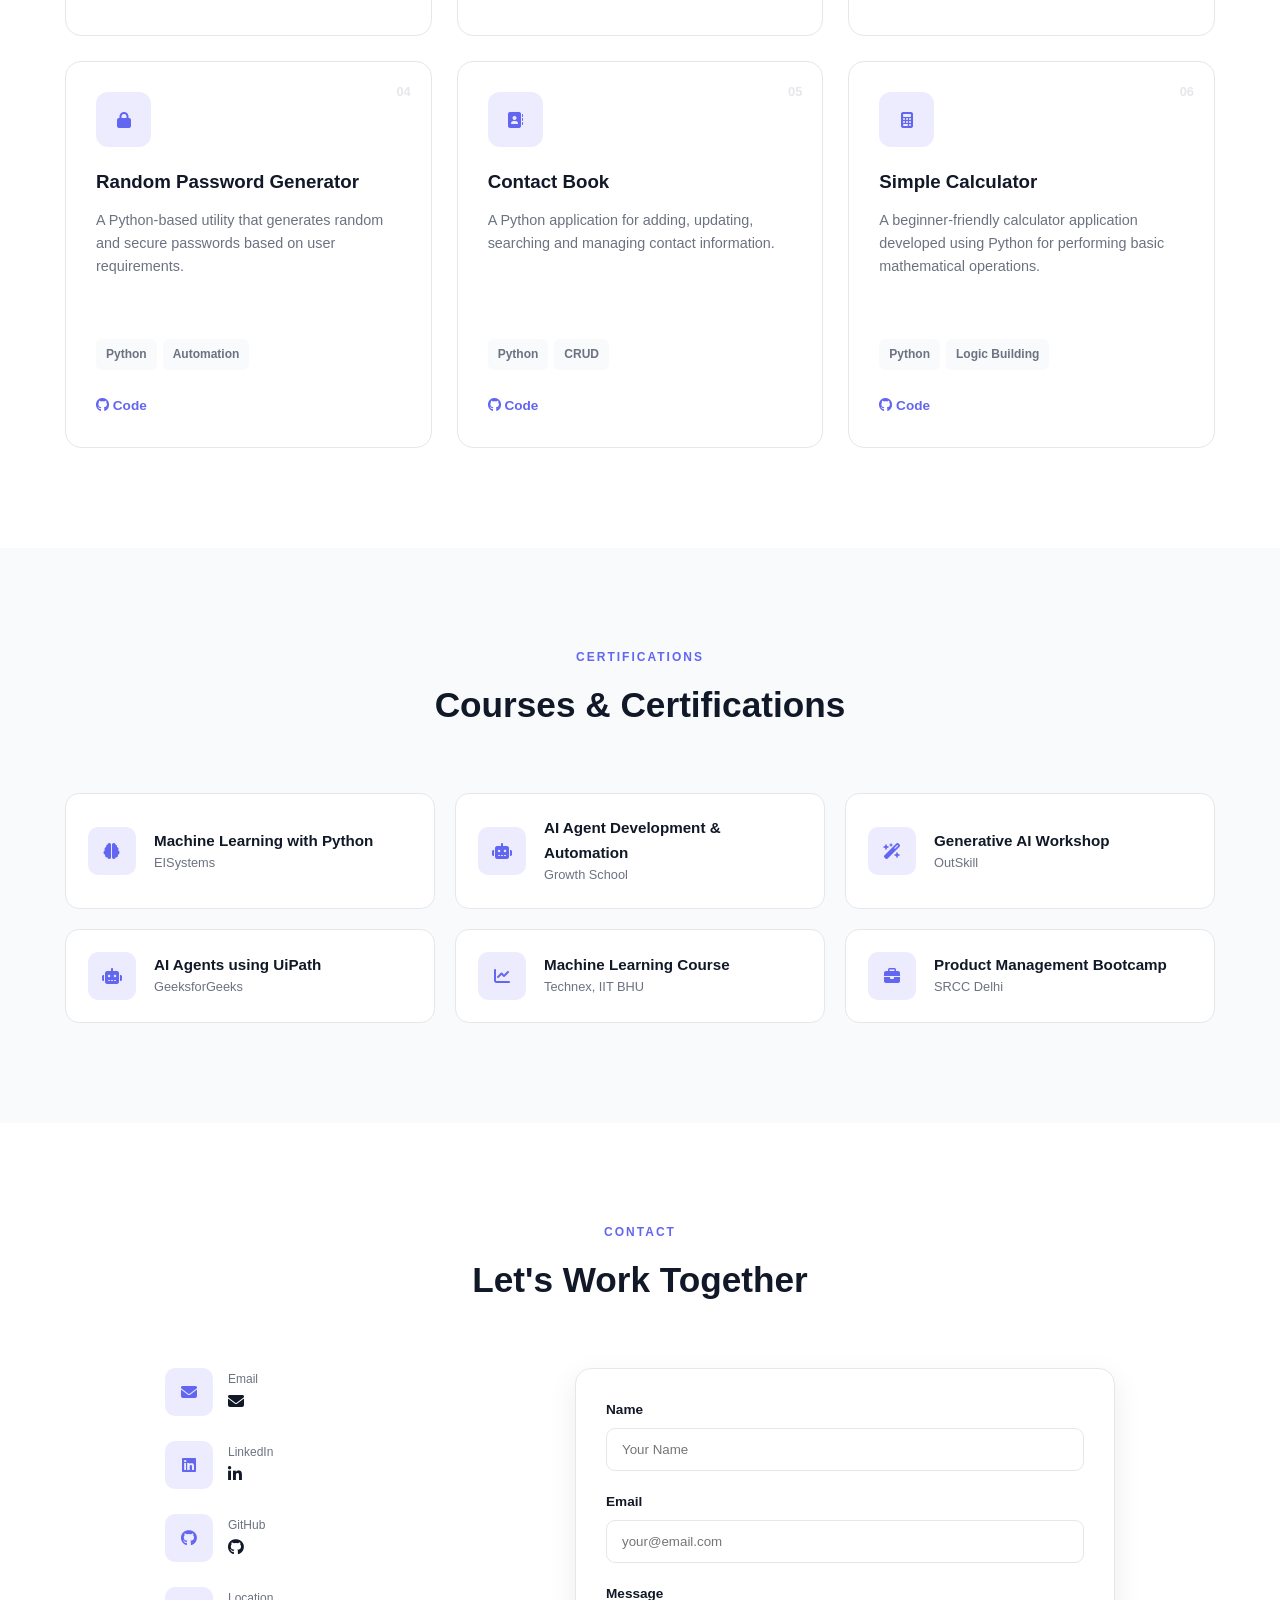
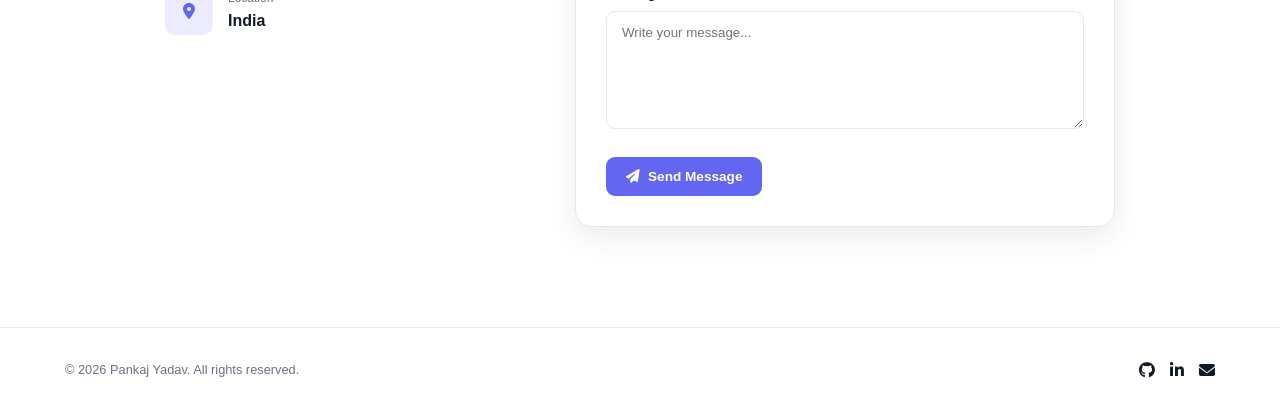
==== commit d8606131: "Update index.html" ====
--- a/portfolio/index.html
+++ b/portfolio/index.html
@@ -908,8 +908,8 @@
 
                     <div>
                         <span>Email</span>
-                        <a href="mailto:your-email@example.com">
-                            your-email@example.com
+                    <a href="mailto:pankajyadavdevv@gmail.com" target="_blank" rel="noopener noreferrer" aria-label="Email">
+                    <i class="fas fa-envelope"></i>
                         </a>
                     </div>
 
@@ -924,8 +924,8 @@
 
                     <div>
                         <span>LinkedIn</span>
-                        <a href="#" target="_blank">
-                            LinkedIn Profile
+                        <a href="https://www.linkedin.com/in/pankaj-yadav-webdev/" target="_blank" rel="noopener noreferrer" aria-label="LinkedIn">
+                            <i class="fab fa-linkedin-in"></i>
                         </a>
                     </div>
 
@@ -940,8 +940,8 @@
 
                     <div>
                         <span>GitHub</span>
-                        <a href="#" target="_blank">
-                            GitHub Profile
+                        <a href="https://github.com/pankajyadavdev" target="_blank" rel="noopener noreferrer" aria-label="GitHub">
+                            <i class="fab fa-github"></i>
                         </a>
                     </div>
 
